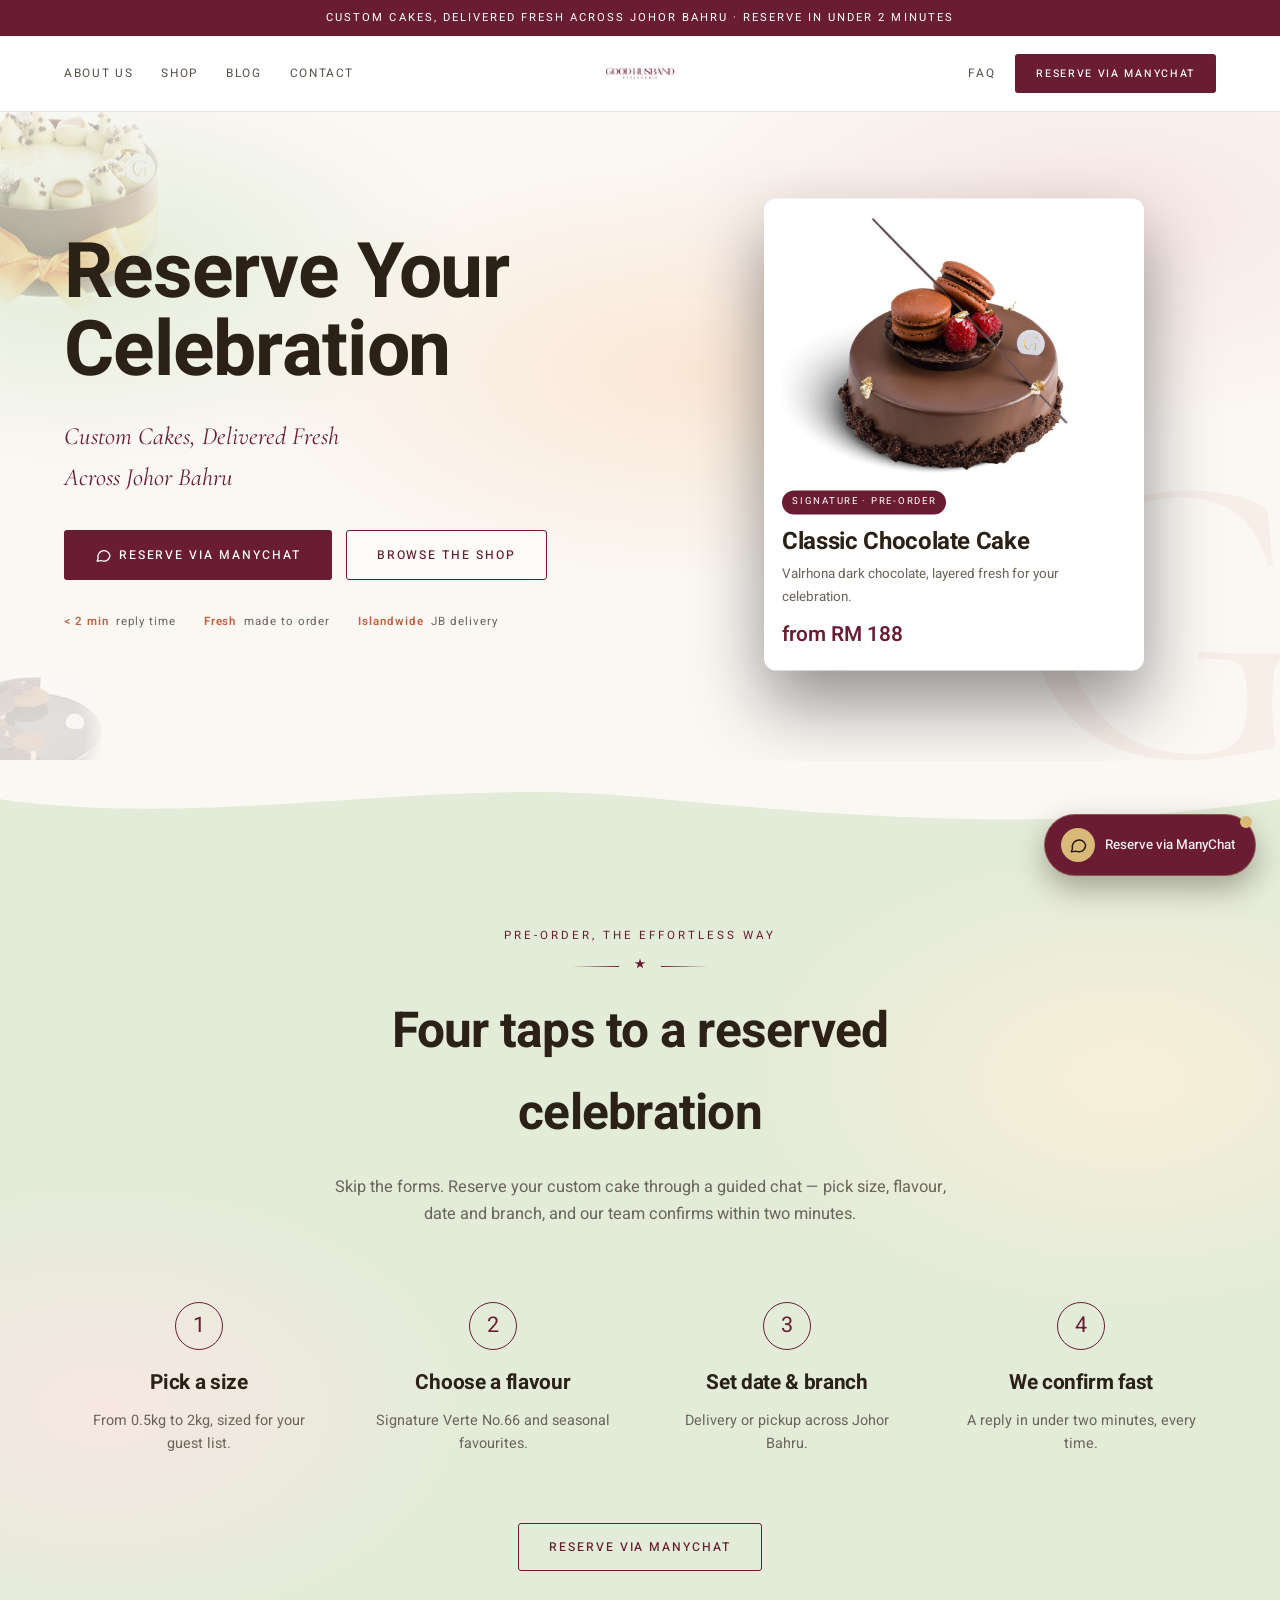
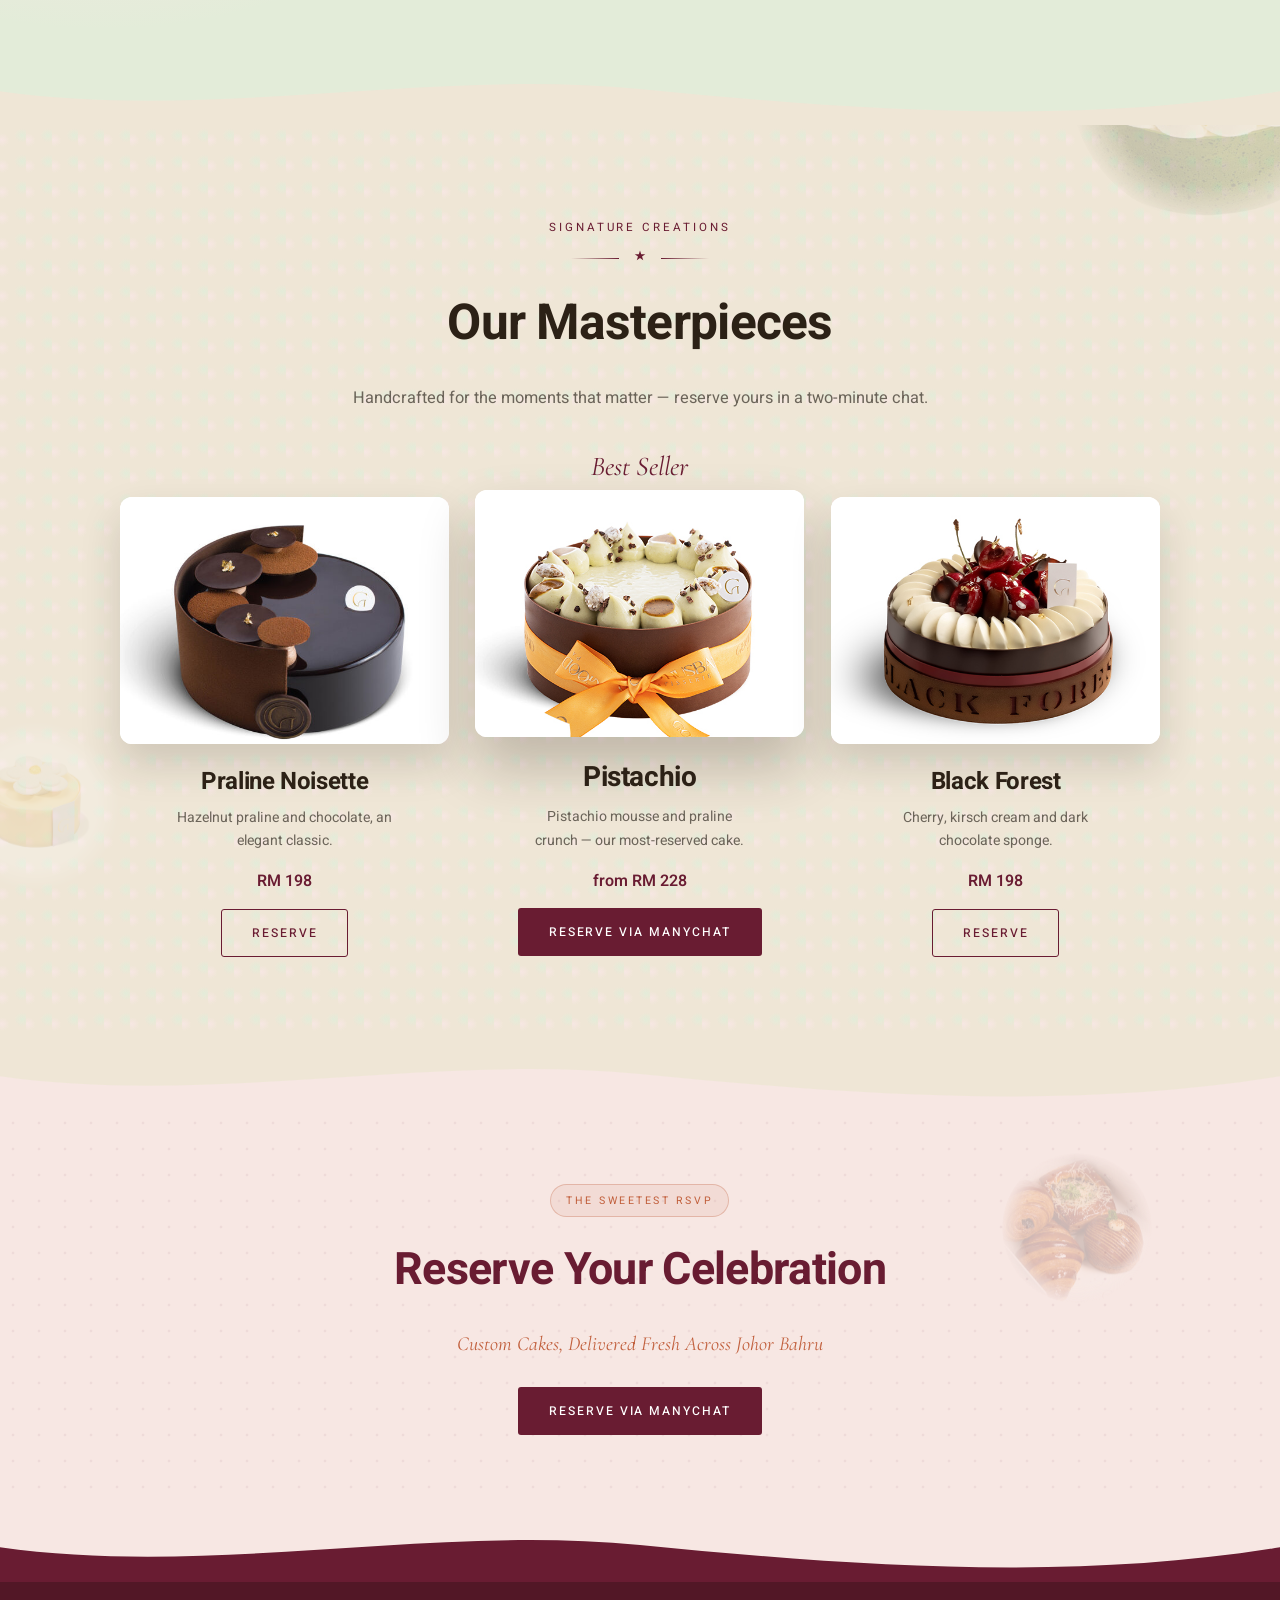
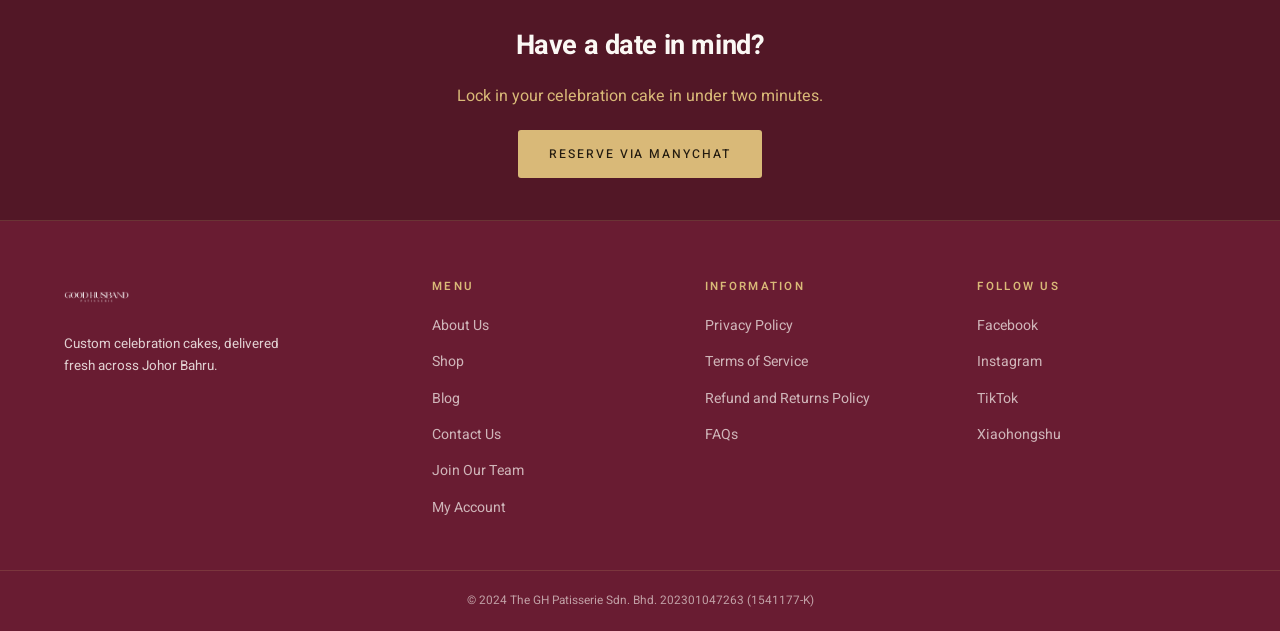
==== index.html @ 869ecaf0 "Pastel redesign: light theme, seamless waves, contact modal, blog page, scroll motion Retire the dar" ====
<!DOCTYPE html>
<html lang="en">
<head>
  <meta charset="UTF-8" />
  <meta name="viewport" content="width=device-width, initial-scale=1.0" />
  <title>Reserve Your Celebration — Good Husband Patisserie</title>
  <meta name="description" content="Custom Cakes, Delivered Fresh Across Johor Bahru. Reserve your celebration cake in under 2 minutes via ManyChat." />
  <link rel="preconnect" href="https://fonts.googleapis.com" />
  <link rel="preconnect" href="https://fonts.gstatic.com" crossorigin />
  <link href="https://fonts.googleapis.com/css2?family=Cormorant+Garamond:ital,wght@0,500;0,600;1,500;1,600&family=Heebo:wght@300;400;500;600;700&display=swap" rel="stylesheet" />
  <link rel="stylesheet" href="assets/css/styles.css" />
</head>
<body>

  <div class="topbar">Custom Cakes, Delivered Fresh Across Johor Bahru · Reserve in under 2 minutes</div>

  <!-- NAV -->
  <header class="nav">
    <div class="nav__inner">
      <nav class="nav__links" aria-label="Primary">
        <a href="#about">About Us</a>
        <a href="shop.html">Shop</a>
        <a href="blog.html">Blog</a>
        <a href="#" onclick="openContact(); return false;">Contact</a>
      </nav>
      <div class="nav__brand">
        <a href="index.html"><img src="assets/img/logo-dark.png" alt="Good Husband Patisserie" /></a>
      </div>
      <div class="nav__right">
        <a href="faq.html" class="icon-link">FAQ</a>
        <!-- Pinned campaign CTA — alongside Shop, does not replace it -->
        <button class="btn btn-gold nav__cta" onclick="openManyChat()">Reserve via ManyChat</button>
        <button class="nav__toggle" aria-label="Menu">&#9776;</button>
      </div>
    </div>
  </header>

  <!-- HERO -->
  <section class="hero">
    <!-- drifting bake photos (parallax, behind content) -->
    <div class="bake-orb" data-parallax="0.10" style="width:240px;height:240px;top:-70px;left:-70px;opacity:.30;"><img src="assets/img/pistachio.jpg" alt="" /></div>
    <div class="bake-orb" data-parallax="0.20" style="width:150px;height:150px;bottom:-56px;left:-46px;opacity:.16;"><img src="assets/img/pnc.jpg" alt="" /></div>
    <div class="hero__inner">
      <div class="hero__copy">
        <h1 class="reveal">Reserve Your<br />Celebration</h1>
        <p class="hero__sub reveal">Custom Cakes, Delivered Fresh Across Johor Bahru</p>
        <div class="hero__actions reveal">
          <button class="btn btn-gold" onclick="openManyChat()">
            <svg class="btn-chat-icon" viewBox="0 0 24 24" fill="none" stroke="#fff" stroke-width="1.8" stroke-linecap="round" stroke-linejoin="round"><path d="M21 11.5a8.38 8.38 0 0 1-8.5 8.5 8.5 8.5 0 0 1-3.8-.9L3 20l1.4-4.2A8.5 8.5 0 1 1 21 11.5z"/></svg>
            Reserve via ManyChat
          </button>
          <a href="shop.html" class="btn btn-outline">Browse the Shop</a>
        </div>
        <div class="hero__trust reveal">
          <span><b>&lt; 2 min</b> reply time</span>
          <span><b>Fresh</b> made to order</span>
          <span><b>Islandwide</b> JB delivery</span>
        </div>
      </div>
      <div class="hero__media reveal reveal--right">
        <div class="hero__card" data-parallax="0.05">
          <div class="hero__card__img"><img src="assets/img/classic-chocolate.jpg" alt="Classic Chocolate Cake" /></div>
          <span class="hero__card__tag">Signature · Pre-order</span>
          <h3>Classic Chocolate Cake</h3>
          <p>Valrhona dark chocolate, layered fresh for your celebration.</p>
          <span class="price">from RM 188</span>
        </div>
      </div>
    </div>
  </section>

  <!-- wave: hero (cream) → about (sage) -->
  <div class="wave wave--cream-sage">
    <svg viewBox="0 0 1440 64" preserveAspectRatio="none" aria-hidden="true"><path d="M0,34 C240,60 480,14 720,32 C960,50 1200,64 1440,34 L1440,64 L0,64 Z"></path></svg>
  </div>

  <!-- HOW IT WORKS -->
  <section class="section section--sage" id="about">
    <div class="container">
      <div class="section__head reveal">
        <p class="eyebrow">Pre-order, the effortless way</p>
        <div class="flourish"><svg viewBox="0 0 24 24" fill="currentColor"><path d="M12 2l1.6 4.9H19l-4.3 3.1 1.6 4.9L12 11.9 7.7 15l1.6-4.9L5 7h5.4L12 2z"/></svg></div>
        <h2>Four taps to a reserved celebration</h2>
        <p>Skip the forms. Reserve your custom cake through a guided chat — pick size, flavour, date and branch, and our team confirms within two minutes.</p>
      </div>
      <div class="steps" data-stagger>
        <div class="step reveal"><div class="step__num">1</div><h3>Pick a size</h3><p>From 0.5kg to 2kg, sized for your guest list.</p></div>
        <div class="step reveal"><div class="step__num">2</div><h3>Choose a flavour</h3><p>Signature Verte No.66 and seasonal favourites.</p></div>
        <div class="step reveal"><div class="step__num">3</div><h3>Set date &amp; branch</h3><p>Delivery or pickup across Johor Bahru.</p></div>
        <div class="step reveal"><div class="step__num">4</div><h3>We confirm fast</h3><p>A reply in under two minutes, every time.</p></div>
      </div>
      <div class="reveal" style="text-align:center; margin-top:40px;">
        <button class="btn btn-line" onclick="openManyChat()">Reserve via ManyChat</button>
      </div>
    </div>
  </section>

  <!-- wave: about (sage) → masterpieces (cream-deep) -->
  <div class="wave wave--sage-deep">
    <svg viewBox="0 0 1440 64" preserveAspectRatio="none" aria-hidden="true"><path d="M0,34 C240,60 480,14 720,32 C960,50 1200,64 1440,34 L1440,64 L0,64 Z"></path></svg>
  </div>

  <!-- OUR MASTERPIECES -->
  <section class="section tex-dots masterpieces" id="masterpieces">
    <div class="bake-orb" data-parallax="0.14" style="width:280px;height:280px;top:-80px;right:-70px;opacity:.22;"><img src="assets/img/ujicha.jpg" alt="" /></div>
    <div class="bake-orb" data-parallax="0.22" style="width:170px;height:170px;bottom:-30px;left:-50px;opacity:.2;"><img src="assets/img/yuzu-slice.jpg" alt="" /></div>
    <div class="container">
      <div class="section__head reveal">
        <p class="eyebrow">Signature creations</p>
        <div class="flourish"><svg viewBox="0 0 24 24" fill="currentColor"><path d="M12 2l1.6 4.9H19l-4.3 3.1 1.6 4.9L12 11.9 7.7 15l1.6-4.9L5 7h5.4L12 2z"/></svg></div>
        <h2>Our Masterpieces</h2>
        <p>Handcrafted for the moments that matter — reserve yours in a two-minute chat.</p>
      </div>

      <div class="mp-grid" data-stagger>
        <!-- left -->
        <div class="mp reveal">
          <div class="mp__script">&nbsp;</div>
          <div class="mp__photo"><img src="assets/img/pnc.jpg" alt="Praline Noisette Chocolat" /></div>
          <h3>Praline Noisette</h3>
          <p>Hazelnut praline and chocolate, an elegant classic.</p>
          <span class="price">RM 198</span>
          <button class="btn btn-line" onclick="openManyChat()">Reserve</button>
        </div>

        <!-- centre (focus) -->
        <div class="mp mp--focus reveal">
          <div class="mp__script">Best Seller</div>
          <div class="mp__photo"><img src="assets/img/pistachio.jpg" alt="Pistachio celebration cake" /></div>
          <h3>Pistachio</h3>
          <p>Pistachio mousse and praline crunch — our most-reserved cake.</p>
          <span class="price">from RM 228</span>
          <button class="btn btn-gold" onclick="openManyChat()">Reserve via ManyChat</button>
        </div>

        <!-- right -->
        <div class="mp reveal">
          <div class="mp__script">&nbsp;</div>
          <div class="mp__photo"><img src="assets/img/blackforest.jpg" alt="Black Forest cake" /></div>
          <h3>Black Forest</h3>
          <p>Cherry, kirsch cream and dark chocolate sponge.</p>
          <span class="price">RM 198</span>
          <button class="btn btn-line" onclick="openManyChat()">Reserve</button>
        </div>
      </div>
    </div>
  </section>

  <!-- wave: masterpieces (cream-deep) → band (blush) -->
  <div class="wave wave--deep-blush">
    <svg viewBox="0 0 1440 64" preserveAspectRatio="none" aria-hidden="true"><path d="M0,34 C240,60 480,14 720,32 C960,50 1200,64 1440,34 L1440,64 L0,64 Z"></path></svg>
  </div>

  <!-- CAMPAIGN BAND -->
  <section class="band tex-dots" id="contact">
    <div class="bake-orb" data-parallax="0.16" style="width:200px;height:200px;top:-40px;left:8%;opacity:.22;"><img src="assets/img/classic-chocolate.jpg" alt="" /></div>
    <div class="bake-orb" data-parallax="0.24" style="width:150px;height:150px;bottom:-40px;right:10%;opacity:.2;"><img src="assets/img/viennoiseries.jpg" alt="" /></div>
    <div class="container" data-stagger>
      <span class="hero__pill reveal" style="margin-bottom:16px;">The sweetest RSVP</span>
      <h2 class="reveal">Reserve Your Celebration</h2>
      <p class="reveal">Custom Cakes, Delivered Fresh Across Johor Bahru</p>
      <button class="btn btn-gold reveal" onclick="openManyChat()">Reserve via ManyChat</button>
    </div>
  </section>

  <!-- wave: band (blush) → maroon footer -->
  <div class="wave wave--blush-maroon">
    <svg viewBox="0 0 1440 64" preserveAspectRatio="none" aria-hidden="true"><path d="M0,34 C240,60 480,14 720,32 C960,50 1200,64 1440,34 L1440,64 L0,64 Z"></path></svg>
  </div>

  <!-- FOOTER -->
  <footer class="footer">
    <div class="footer__cta">
      <h3>Have a date in mind?</h3>
      <p>Lock in your celebration cake in under two minutes.</p>
      <button class="btn btn-gold" onclick="openManyChat()" style="background:var(--gold-soft); color:var(--chocolate);">Reserve via ManyChat</button>
    </div>
    <div class="footer__cols">
      <div class="footer__brand">
        <img src="assets/img/logo-white.png" alt="Good Husband Patisserie" />
        <p>Custom celebration cakes, delivered fresh across Johor Bahru.</p>
      </div>
      <div>
        <h4>Menu</h4>
        <ul>
          <li><a href="#about">About Us</a></li>
          <li><a href="shop.html">Shop</a></li>
          <li><a href="blog.html">Blog</a></li>
          <li><a href="#" onclick="openContact(); return false;">Contact Us</a></li>
          <li><a href="#">Join Our Team</a></li>
          <li><a href="#">My Account</a></li>
        </ul>
      </div>
      <div>
        <h4>Information</h4>
        <ul>
          <li><a href="#">Privacy Policy</a></li>
          <li><a href="#">Terms of Service</a></li>
          <li><a href="#">Refund and Returns Policy</a></li>
          <li><a href="faq.html">FAQs</a></li>
        </ul>
      </div>
      <div>
        <h4>Follow Us</h4>
        <ul>
          <li><a href="#">Facebook</a></li>
          <li><a href="#">Instagram</a></li>
          <li><a href="#">TikTok</a></li>
          <li><a href="#">Xiaohongshu</a></li>
        </ul>
      </div>
    </div>
    <div class="footer__bottom">© 2024 The GH Patisserie Sdn. Bhd. 202301047263 (1541177-K)</div>
  </footer>

  <script src="assets/js/manychat-widget.js"></script>
  <script src="assets/js/contact-modal.js"></script>
  <script src="assets/js/main.js"></script>
  <script src="assets/js/scroll-fx.js"></script>
</body>
</html>
---- assets/css/styles.css ----
/* ============================================================
   Good Husband Patisserie — "Reserve Your Celebration"
   Static prototype stylesheet.
   Aligned to the LIVE site brand:
   - Bright cream/white dominant layout
   - One dark chocolate (#241C10) campaign hero, echoing the
     real "Verte No.66 / Pre-Order Now" banner
   - Maroon/burgundy (#691C32) accents + footer (matches the logo)
   - Body type Heebo; elegant serif (echoing the logo) for display
   - Real product photography on clean white backgrounds
   ============================================================ */

:root {
  /* Palette — real brand hexes from goodhusbandpatisserie.com,
     now leaning into the brand's PASTEL side: cream base, terracotta
     accent, soft flavour-tinted section blends. Dark brown is retired
     as a background and kept only as ink for text. */
  --chocolate:        #241C10;   /* text ink only (no longer a bg) */
  --chocolate-soft:   #3a2c1a;
  --cream:            #fbf8f4;   /* page background */
  --cream-deep:       #efe6d6;   /* alternating sections (deep enough to read a wave) */
  --maroon:           #691C32;   /* primary accent + footer */
  --maroon-deep:      #521726;
  --terracotta:       #c15f3c;   /* warm rust accent (the pastel-set tone) */
  --terracotta-soft:  #e7a583;
  --gold:             #b98a34;   /* sparing amber (the ribbon tone) */
  --gold-soft:        #d9b978;
  --ink:              #2c2116;   /* headings — warm near-black */
  --ink-soft:         #6b6459;   /* body text */
  --paper:            #ffffff;
  --line:             rgba(44,33,22,0.12);

  /* Pastel flavour tints — soft blends used across sections */
  --blush:            #f7e7e3;   /* cherry / rose */
  --blush-deep:       #f0d5cf;
  --sage:             #e3ecd9;   /* pistachio / matcha */
  --sage-deep:        #d6e2ca;
  --butter:           #f8efd8;   /* uji-cha / vanilla */
  --peach:            #fae7d6;   /* praline / caramel */
  --lilac:            #efe8f0;   /* soft contrast */

  /* Type */
  --serif: "Cormorant Garamond", Georgia, "Times New Roman", serif;
  --sans:  "Heebo", "Helvetica Neue", Arial, sans-serif;

  --maxw: 1200px;
}

/* ---------- Reset ---------- */
* { box-sizing: border-box; }
html { scroll-behavior: smooth; }
body {
  margin: 0;
  font-family: var(--sans);
  color: var(--ink-soft);
  background: var(--cream);
  line-height: 1.65;
  -webkit-font-smoothing: antialiased;
}
img { max-width: 100%; display: block; }
a { color: inherit; text-decoration: none; }
/* Headings in Heebo to match the live site; serif is reserved for the logo
   and a few decorative italic accents (.hero__sub, .mp__script, .band p). */
h1, h2, h3, h4 { font-family: var(--sans); font-weight: 700; color: var(--ink); margin: 0 0 .4em; letter-spacing: -0.015em; }
.container { width: 100%; max-width: var(--maxw); margin: 0 auto; padding: 0 24px; }

/* ---------- Buttons ---------- */
.btn {
  display: inline-flex; align-items: center; gap: .55em;
  font-family: var(--sans); font-weight: 500;
  font-size: .76rem; letter-spacing: .16em; text-transform: uppercase;
  padding: 14px 30px; border-radius: 3px; cursor: pointer;
  border: 1px solid transparent; transition: all .22s ease;
  white-space: nowrap;
}
.btn-gold      { background: var(--maroon); color: #fff; }        /* PRIMARY (Reserve via ManyChat) */
.btn-gold:hover{ background: var(--maroon-deep); }
.btn-dark      { background: var(--terracotta); color: #fff; }
.btn-dark:hover{ background: #a94e2f; }
.btn-outline   { background: rgba(255,255,255,.5); color: var(--maroon); border-color: var(--maroon); }  /* on light pastel */
.btn-outline:hover { background: var(--maroon); color: #fff; }
.btn-line      { background: transparent; color: var(--maroon); border-color: var(--maroon); }          /* on light */
.btn-line:hover{ background: var(--maroon); color: #fff; }
.btn-chat-icon { width: 17px; height: 17px; }

/* ============================================================
   NAV — light header, centred real logo, maroon CTA
   ============================================================ */
.topbar {
  background: var(--maroon); color: #fff;
  font-size: .7rem; letter-spacing: .18em; text-transform: uppercase;
  text-align: center; padding: 9px 12px;
}
.nav {
  position: sticky; top: 0; z-index: 40;
  background: var(--paper); color: var(--ink);
  border-bottom: 1px solid var(--line);
}
.nav__inner {
  display: grid; grid-template-columns: 1fr auto 1fr; align-items: center;
  gap: 18px; padding: 16px 24px; max-width: var(--maxw); margin: 0 auto;
}
.nav__links { display: flex; gap: 28px; align-items: center; }
.nav__links a {
  font-size: .74rem; letter-spacing: .14em; text-transform: uppercase;
  color: var(--ink); opacity: .78; transition: opacity .2s, color .2s;
}
.nav__links a:hover { opacity: 1; color: var(--maroon); }
.nav__brand { text-align: center; }
.nav__brand img { height: 43px; width: auto; margin: 0 auto; }
.nav__right { display: flex; justify-content: flex-end; align-items: center; gap: 20px; }
.nav__right .icon-link { font-size: .74rem; letter-spacing: .14em; text-transform: uppercase; color: var(--ink); opacity: .78; }
.nav__right .icon-link:hover { opacity: 1; color: var(--maroon); }
/* Pinned campaign CTA — sits ALONGSIDE Shop, doesn't replace it */
.nav__cta { padding: 11px 20px; font-size: .66rem; }
.nav__toggle { display: none; background: none; border: 0; color: var(--ink); font-size: 1.4rem; cursor: pointer; }
@keyframes nav-drop { from { opacity: 0; transform: translateY(-8px); } to { opacity: 1; transform: none; } }

/* ============================================================
   HERO — dark chocolate, echoing the real Verte No.66 banner
   ============================================================ */
.hero {
  position: relative; color: var(--ink); overflow: hidden;
  /* solid cream base + interior pastel glows that fade before the bottom edge,
     so the wave divider below butt-joins seamlessly */
  background-color: var(--cream);
  background-image:
    radial-gradient(58% 55% at 86% 16%, var(--blush) 0%, transparent 62%),
    radial-gradient(52% 52% at 6% 24%, var(--sage) 0%, transparent 60%),
    radial-gradient(60% 55% at 55% 40%, var(--peach) 0%, transparent 62%);
}
.hero::before {  /* faint "G" watermark, like the banner */
  content: "G"; position: absolute; right: -30px; bottom: -70px;
  font-family: var(--serif); font-size: 26rem; line-height: 1;
  color: rgba(193,95,60,.07); pointer-events: none; z-index: 0;
}
.hero__inner {
  position: relative; z-index: 1;
  display: grid; grid-template-columns: 1.05fr .95fr; align-items: center;
  gap: 48px; max-width: var(--maxw); margin: 0 auto; padding: 84px 24px 92px;
}
.hero__pill {
  display: inline-block; font-size: .66rem; letter-spacing: .24em; text-transform: uppercase;
  color: var(--terracotta); background: rgba(193,95,60,.08);
  border: 1px solid rgba(193,95,60,.3);
  padding: 7px 15px; border-radius: 40px; margin-bottom: 24px;
}
.hero h1 { font-size: clamp(2.9rem, 6vw, 4.8rem); line-height: 1.02; color: var(--ink); margin-bottom: .22em; }
.hero__sub {
  font-family: var(--serif); font-style: italic;
  font-size: clamp(1.15rem, 2.4vw, 1.55rem); color: var(--maroon);
  margin-bottom: 32px; max-width: 30ch;
}
.hero__actions { display: flex; flex-wrap: wrap; gap: 14px; }
.hero__trust {
  margin-top: 32px; display: flex; gap: 28px; flex-wrap: wrap;
  font-size: .72rem; letter-spacing: .08em; color: var(--ink-soft);
}
.hero__trust span { display: flex; align-items: center; gap: 8px; }
.hero__trust b { color: var(--terracotta); font-weight: 600; }

/* Floating product card on the hero (real photo on white) */
.hero__media { position: relative; display: flex; justify-content: center; }
.hero__card {
  background: var(--paper); border-radius: 12px; padding: 18px; width: 100%; max-width: 380px;
  box-shadow: 0 34px 70px rgba(0,0,0,.42);
}
.hero__card__img { border-radius: 8px; overflow: hidden; background: #fff; aspect-ratio: 4/3; }
.hero__card__img img { width: 100%; height: 100%; object-fit: cover; }
.hero__card__tag { display: inline-block; font-size: .6rem; letter-spacing: .18em; text-transform: uppercase; color: #fff; background: var(--maroon); padding: 4px 10px; border-radius: 40px; margin: 16px 0 8px; }
.hero__card h3 { font-size: 1.5rem; margin: 0 0 2px; }
.hero__card p { font-size: .84rem; color: var(--ink-soft); margin: 0 0 10px; }
.hero__card .price { font-family: var(--sans); font-size: 1.3rem; color: var(--maroon); font-weight: 600; }

/* ============================================================
   SECTIONS
   ============================================================ */
.section { padding: 82px 0; position: relative; }
.section--cream { background: var(--cream); }
.section--cream-deep { background: var(--cream-deep); }
/* solid sage base + interior glows fading before the edges (seamless waves) */
.section--sage {
  background-color: var(--sage);
  background-image:
    radial-gradient(48% 46% at 88% 30%, var(--butter) 0%, transparent 62%),
    radial-gradient(46% 44% at 8% 70%, var(--blush) 0%, transparent 62%);
}
.section__head { text-align: center; max-width: 640px; margin: 0 auto 48px; }
.section__head .eyebrow {
  font-size: .72rem; letter-spacing: .26em; text-transform: uppercase;
  color: var(--maroon); margin-bottom: 12px;
}
.section__head h2 { font-size: clamp(2.1rem, 4vw, 3.1rem); }
.section__head p { color: var(--ink-soft); font-size: 1.02rem; }

/* Steps / how it works */
.steps { display: grid; grid-template-columns: repeat(4, 1fr); gap: 24px; }
.step { text-align: center; padding: 26px 18px; }
.step__num {
  width: 48px; height: 48px; margin: 0 auto 16px; border-radius: 50%;
  display: grid; place-items: center; font-family: var(--sans);
  font-size: 1.35rem; color: var(--maroon); border: 1px solid var(--maroon);
}
.step h3 { font-size: 1.3rem; }
.step p { font-size: .9rem; color: var(--ink-soft); margin: 0; }

/* Product grid / cards */
.grid { display: grid; grid-template-columns: repeat(3, 1fr); gap: 30px; }
.card {
  background: var(--paper); border: 1px solid var(--line);
  border-radius: 8px; overflow: hidden; transition: transform .25s, box-shadow .25s;
  display: flex; flex-direction: column;
}
.card:hover { transform: translateY(-4px); box-shadow: 0 20px 44px rgba(36,28,16,.14); }
.card__img { aspect-ratio: 4/3; background: #fff; overflow: hidden; }
.card__img img { width: 100%; height: 100%; object-fit: cover; transition: transform .4s ease; }
.card:hover .card__img img { transform: scale(1.05); }
.card__body { padding: 20px 22px 24px; display: flex; flex-direction: column; flex: 1; }
.card__cat { font-size: .64rem; letter-spacing: .16em; text-transform: uppercase; color: var(--gold); margin-bottom: 6px; }
.card__body h3 { font-size: 1.32rem; margin-bottom: 4px; }
.card__body .price { color: var(--maroon); font-weight: 600; letter-spacing: .02em; }
.card__body p { font-size: .86rem; color: var(--ink-soft); margin: 8px 0 18px; }
.card__actions { margin-top: auto; display: flex; gap: 10px; }
.card__actions .btn { flex: 1; justify-content: center; padding: 12px; }

/* Campaign band (soft pastel echo of the hero) */
.band {
  text-align: center; padding: 74px 0; position: relative; overflow: hidden; color: var(--ink);
  background-color: var(--blush);
  background-image:
    radial-gradient(55% 60% at 14% 50%, var(--peach) 0%, transparent 62%),
    radial-gradient(52% 60% at 88% 50%, var(--blush-deep) 0%, transparent 62%);
}
.band h2 { color: var(--maroon); font-size: clamp(1.9rem, 4vw, 2.8rem); }
.band p { color: var(--terracotta); font-family: var(--serif); font-style: italic; font-size: 1.25rem; margin-bottom: 26px; }

/* ============================================================
   SHOP (list) — filter pills + grid
   ============================================================ */
.shop-head { text-align: center; padding: 60px 24px 8px; }
.shop-head .eyebrow { font-size: .72rem; letter-spacing: .26em; text-transform: uppercase; color: var(--maroon); margin-bottom: 12px; }
.shop-head h1 { font-size: clamp(2.4rem, 5vw, 3.4rem); }
.shop-head p { color: var(--ink-soft); }
.shop-toolbar { display: flex; flex-wrap: wrap; gap: 10px; justify-content: center; margin: 26px auto 4px; }
.pill {
  font-family: var(--sans); font-size: .72rem; letter-spacing: .12em; text-transform: uppercase;
  padding: 9px 18px; border-radius: 40px; border: 1px solid var(--line);
  background: var(--paper); color: var(--ink-soft); cursor: pointer; transition: .2s;
}
.pill:hover { border-color: var(--maroon); color: var(--maroon); }
.pill.active { background: var(--maroon); color: #fff; border-color: var(--maroon); }
.shop-grid { padding: 40px 0 84px; }
.card.is-hidden { display: none; }

/* ============================================================
   PRODUCT DETAIL
   ============================================================ */
.product { padding: 48px 0 72px; background: var(--cream); }
.product__grid { display: grid; grid-template-columns: 1.05fr 1fr; gap: 54px; }
.gallery__main { border-radius: 8px; overflow: hidden; background: #fff; border: 1px solid var(--line); aspect-ratio: 4/3; }
.gallery__main img { width: 100%; height: 100%; object-fit: cover; }
.gallery__thumbs { display: flex; gap: 12px; margin-top: 14px; }
.gallery__thumbs img { width: 84px; aspect-ratio: 1/1; object-fit: cover; border-radius: 6px; cursor: pointer; opacity: .65; background: #fff; border: 1px solid var(--line); }
.gallery__thumbs img:hover, .gallery__thumbs img.active { opacity: 1; outline: 2px solid var(--maroon); }
.pd__crumbs { font-size: .72rem; letter-spacing: .1em; text-transform: uppercase; color: var(--ink-soft); margin-bottom: 14px; }
.pd__crumbs a:hover { color: var(--maroon); }
.pd h1 { font-size: clamp(2rem, 4vw, 2.8rem); }
.pd__price { font-family: var(--sans); font-size: 1.9rem; color: var(--maroon); margin: 4px 0 18px; }
.pd__desc { color: var(--ink-soft); margin-bottom: 26px; }
.field { margin-bottom: 20px; }
.field label { display: block; font-size: .72rem; letter-spacing: .14em; text-transform: uppercase; color: var(--ink); margin-bottom: 8px; }
.field select, .field input {
  width: 100%; padding: 13px 14px; font-family: var(--sans); font-size: .95rem;
  color: var(--ink); background: var(--paper);
  border: 1px solid var(--line); border-radius: 4px; appearance: none;
}
.field select:focus, .field input:focus { outline: none; border-color: var(--maroon); }
.slots { display: flex; flex-wrap: wrap; gap: 10px; }
.slot { padding: 10px 16px; font-size: .82rem; border: 1px solid var(--line); border-radius: 4px; background: var(--paper); cursor: pointer; transition: .2s; }
.slot:hover { border-color: var(--maroon); }
.slot.active { background: var(--maroon); color: #fff; border-color: var(--maroon); }
.pd__actions { display: flex; gap: 14px; margin-top: 28px; flex-wrap: wrap; }
.pd__actions .btn { flex: 1 1 auto; justify-content: center; }
.pd__note { margin-top: 18px; font-size: .84rem; color: var(--ink-soft); }
.pd__note a { color: var(--maroon); text-decoration: underline; }

/* ============================================================
   FAQ
   ============================================================ */
.faq-hero {
  text-align: center; padding: 74px 24px 64px; position: relative; overflow: hidden; color: var(--ink);
  background-color: var(--cream);
  background-image:
    radial-gradient(60% 70% at 84% 8%, var(--sage) 0%, transparent 62%),
    radial-gradient(58% 68% at 8% 20%, var(--blush) 0%, transparent 62%),
    radial-gradient(60% 60% at 55% 30%, var(--butter) 0%, transparent 60%);
}
.faq-hero h1 { color: var(--maroon); font-size: clamp(2.4rem, 5vw, 3.4rem); }
.faq-hero p { color: var(--terracotta); }
.faq-cats { display: flex; flex-wrap: wrap; gap: 10px; justify-content: center; margin-top: 24px; }
.faq-cats a {
  font-size: .68rem; letter-spacing: .1em; text-transform: uppercase;
  padding: 8px 15px; border: 1px solid rgba(193,95,60,.35); border-radius: 40px;
  color: var(--terracotta); background: rgba(255,255,255,.5); transition: .2s;
}
.faq-cats a:hover { background: var(--maroon); color: #fff; border-color: var(--maroon); }
.faq-section { padding: 54px 0; }
.faq-cat { margin-bottom: 44px; scroll-margin-top: 90px; }
.faq-cat > h2 { font-size: 1.8rem; padding-bottom: 12px; border-bottom: 2px solid var(--line); margin-bottom: 6px; }
.qa { border-bottom: 1px solid var(--line); }
.qa__q {
  width: 100%; text-align: left; background: none; border: 0; cursor: pointer;
  font-family: var(--sans); font-weight: 500; font-size: 1.12rem; color: var(--ink);
  padding: 18px 40px 18px 0; position: relative;
}
.qa__q::after { content: "+"; position: absolute; right: 6px; top: 50%; transform: translateY(-50%); font-family: var(--sans); font-size: 1.3rem; color: var(--maroon); }
.qa.open .qa__q::after { content: "\2212"; }
.qa__a { max-height: 0; overflow: hidden; transition: max-height .3s ease; color: var(--ink-soft); }
.qa.open .qa__a { max-height: 400px; }
.qa__a p { padding: 0 40px 20px 0; margin: 0; }
.qa--new .qa__q::before {
  content: "New"; margin-right: 10px; font-family: var(--sans); font-size: .56rem;
  letter-spacing: .16em; text-transform: uppercase; color: #fff;
  background: var(--maroon); padding: 3px 8px; border-radius: 20px; vertical-align: middle;
}

/* ============================================================
   FOOTER — maroon
   ============================================================ */
.footer { background: var(--maroon); color: rgba(251,248,244,.82); }
.footer__cta { background: var(--maroon-deep); text-align: center; padding: 42px 24px; border-bottom: 1px solid rgba(217,185,120,.18); }
.footer__cta h3 { color: var(--cream); font-size: 1.7rem; }
.footer__cta p { color: var(--gold-soft); margin-bottom: 20px; }
.footer__cols { display: grid; grid-template-columns: 1.4fr 1fr 1fr 1fr; gap: 34px; max-width: var(--maxw); margin: 0 auto; padding: 56px 24px 40px; }
.footer__brand img { height: 40px; width: auto; filter: brightness(0) invert(1); opacity: .95; }
.footer__brand p { font-size: .84rem; margin-top: 16px; max-width: 30ch; }
.footer h4 { font-family: var(--sans); font-weight: 600; font-size: .72rem; letter-spacing: .2em; text-transform: uppercase; color: var(--gold-soft); margin-bottom: 16px; }
.footer ul { list-style: none; margin: 0; padding: 0; }
.footer li { margin-bottom: 10px; }
.footer li a { font-size: .88rem; opacity: .85; transition: opacity .2s; }
.footer li a:hover { opacity: 1; color: var(--gold-soft); }
.footer__bottom { border-top: 1px solid rgba(217,185,120,.16); text-align: center; padding: 20px 24px; font-size: .74rem; color: rgba(251,248,244,.6); }

/* ============================================================
   CONTACT MODAL — pops over any page (built by contact-modal.js)
   ============================================================ */
.modal-overlay {
  position: fixed; inset: 0; z-index: 80;
  background: rgba(20,14,7,.62); backdrop-filter: blur(2px);
  display: none; align-items: flex-start; justify-content: center;
  padding: 40px 16px; overflow-y: auto;
}
.modal-overlay.open { display: flex; animation: modal-fade .22s ease; }
@keyframes modal-fade { from { opacity: 0; } to { opacity: 1; } }

.contact-modal {
  position: relative; width: 100%; max-width: 560px; margin: auto;
  background: var(--cream); border-radius: 14px; overflow: hidden;
  box-shadow: 0 40px 90px rgba(20,14,7,.5);
  animation: modal-rise .28s ease;
}
@keyframes modal-rise { from { opacity: 0; transform: translateY(18px);} to { opacity: 1; transform: none; } }
.contact-modal__head {
  color: var(--ink);
  padding: 30px 32px 26px; text-align: center; position: relative;
  background:
    radial-gradient(80% 120% at 90% 0%, var(--peach) 0%, rgba(250,231,214,0) 60%),
    linear-gradient(120deg, var(--blush) 0%, #fbeee7 60%, var(--butter) 100%);
  border-bottom: 1px solid var(--line);
}
.contact-modal__head .eyebrow { font-size: .68rem; letter-spacing: .26em; text-transform: uppercase; color: var(--terracotta); margin-bottom: 10px; }
.contact-modal__head h2 { color: var(--maroon); font-size: 1.9rem; margin: 0 0 6px; }
.contact-modal__head p { color: var(--ink-soft); font-size: .9rem; margin: 0; }
.contact-modal__close {
  position: absolute; top: 14px; right: 16px; background: none; border: 0;
  color: var(--maroon); font-size: 1.7rem; line-height: 1; cursor: pointer; opacity: .7;
}
.contact-modal__close:hover { opacity: 1; color: var(--terracotta); }

.contact-modal__body { padding: 26px 32px 32px; }
.branch {
  padding: 18px 0; border-bottom: 1px solid var(--line);
  display: grid; grid-template-columns: 1fr auto; gap: 8px 18px; align-items: start;
}
.branch:first-child { padding-top: 4px; }
.branch__name { font-family: var(--sans); font-weight: 600; font-size: 1.05rem; color: var(--ink); margin: 0 0 4px; }
.branch__tag { display: inline-block; font-size: .56rem; letter-spacing: .16em; text-transform: uppercase; color: var(--maroon); border: 1px solid var(--maroon); padding: 2px 8px; border-radius: 20px; margin-left: 8px; vertical-align: middle; }
.branch__addr { font-size: .84rem; color: var(--ink-soft); margin: 0 0 4px; max-width: 34ch; }
.branch__hours { font-size: .78rem; color: var(--gold); letter-spacing: .02em; margin: 0; }
.branch__call {
  align-self: center; white-space: nowrap; font-size: .72rem; letter-spacing: .1em; text-transform: uppercase;
  color: var(--maroon); border: 1px solid var(--maroon); border-radius: 40px; padding: 9px 16px; transition: .2s;
}
.branch__call:hover { background: var(--maroon); color: #fff; }

.contact-meta { display: flex; flex-wrap: wrap; gap: 8px 28px; margin: 22px 0 6px; font-size: .88rem; }
.contact-meta a { color: var(--maroon); }
.contact-meta a:hover { text-decoration: underline; }
.contact-meta__label { color: var(--ink-soft); letter-spacing: .12em; text-transform: uppercase; font-size: .66rem; display: block; margin-bottom: 2px; }
.contact-social { display: flex; gap: 16px; margin-top: 14px; font-size: .78rem; letter-spacing: .06em; }
.contact-social a { color: var(--ink-soft); }
.contact-social a:hover { color: var(--maroon); }
.contact-modal__cta { margin-top: 26px; text-align: center; }
.contact-modal__cta .btn { width: 100%; justify-content: center; }
.contact-modal__cta small { display: block; margin-top: 12px; font-size: .78rem; color: var(--ink-soft); }

@media (max-width: 480px) {
  .branch { grid-template-columns: 1fr; }
  .branch__call { justify-self: start; }
}

/* ============================================================
   BLOG — journal listing, themed to match the prototype
   ============================================================ */
.blog-hero {
  text-align: center; padding: 74px 24px 64px; position: relative; overflow: hidden; color: var(--ink);
  background-color: var(--cream);
  background-image:
    radial-gradient(60% 70% at 84% 8%, var(--butter) 0%, transparent 62%),
    radial-gradient(58% 68% at 8% 20%, var(--lilac) 0%, transparent 62%),
    radial-gradient(60% 60% at 55% 30%, var(--blush) 0%, transparent 60%);
}
.blog-hero .eyebrow { font-size: .72rem; letter-spacing: .26em; text-transform: uppercase; color: var(--terracotta); margin-bottom: 12px; }
.blog-hero h1 { color: var(--maroon); font-size: clamp(2.4rem, 5vw, 3.4rem); }
.blog-hero p { color: var(--ink-soft); max-width: 46ch; margin: 8px auto 0; }
.blog-cats { display: flex; flex-wrap: wrap; gap: 10px; justify-content: center; margin-top: 26px; }
.blog-cats a {
  font-size: .68rem; letter-spacing: .1em; text-transform: uppercase;
  padding: 8px 15px; border: 1px solid rgba(193,95,60,.35); border-radius: 40px;
  color: var(--terracotta); background: rgba(255,255,255,.55); transition: .2s; cursor: pointer;
}
.blog-cats a:hover, .blog-cats a.active { background: var(--maroon); color: #fff; border-color: var(--maroon); }

.blog-section { padding: 60px 0 84px; }

/* Featured (latest) post */
.blog-featured {
  display: grid; grid-template-columns: 1.15fr 1fr; gap: 40px; align-items: center;
  margin-bottom: 60px;
}
.blog-featured__media { border-radius: 12px; overflow: hidden; background: #fff; aspect-ratio: 4/3; box-shadow: 0 24px 50px rgba(36,28,16,.18); }
.blog-featured__media img { width: 100%; height: 100%; object-fit: cover; }
.blog-featured__cat { font-size: .66rem; letter-spacing: .2em; text-transform: uppercase; color: var(--gold); margin-bottom: 12px; }
.blog-featured__cat b { color: var(--maroon); font-weight: 600; }
.blog-featured h2 { font-size: clamp(1.8rem, 3.4vw, 2.6rem); line-height: 1.1; margin-bottom: 14px; }
.blog-featured p { color: var(--ink-soft); margin-bottom: 22px; }
.blog-featured .post__meta { margin-bottom: 20px; }

.post__meta { font-size: .74rem; letter-spacing: .06em; color: var(--ink-soft); display: flex; align-items: center; gap: 10px; }
.post__meta .dot { width: 3px; height: 3px; border-radius: 50%; background: var(--gold); }

/* Grid of posts */
.blog-grid { display: grid; grid-template-columns: repeat(3, 1fr); gap: 30px; }
.post {
  background: var(--paper); border: 1px solid var(--line); border-radius: 10px; overflow: hidden;
  display: flex; flex-direction: column; transition: transform .25s, box-shadow .25s;
}
.post:hover { transform: translateY(-4px); box-shadow: 0 22px 46px rgba(36,28,16,.14); }
.post__img { aspect-ratio: 3/2; overflow: hidden; background: #fff; position: relative; }
.post__img img { width: 100%; height: 100%; object-fit: cover; transition: transform .4s ease; }
.post:hover .post__img img { transform: scale(1.05); }
.post__cat { position: absolute; top: 12px; left: 12px; font-size: .58rem; letter-spacing: .16em; text-transform: uppercase; color: #fff; background: var(--maroon); padding: 4px 10px; border-radius: 40px; }
.post__body { padding: 18px 20px 22px; display: flex; flex-direction: column; flex: 1; }
.post__body h3 { font-size: 1.24rem; line-height: 1.2; margin: 10px 0 8px; }
.post__body p { font-size: .86rem; color: var(--ink-soft); margin: 0 0 16px; }
.post__more { margin-top: auto; font-size: .7rem; letter-spacing: .16em; text-transform: uppercase; color: var(--maroon); display: inline-flex; align-items: center; gap: 6px; }
.post__more:hover { gap: 10px; }
.post.is-hidden { display: none; }

@media (max-width: 900px) {
  .blog-featured { grid-template-columns: 1fr; }
  .blog-featured__media { order: -1; }
  .blog-grid { grid-template-columns: 1fr 1fr; }
}
@media (max-width: 560px) { .blog-grid { grid-template-columns: 1fr; } }

/* ============================================================
   MANYCHAT WIDGET (floating, bottom-right) — replaces WhatsApp bubble
   ============================================================ */
.mc-launcher { position: fixed; right: 24px; bottom: 24px; z-index: 60; display: flex; align-items: center; gap: 12px; }
.mc-bubble {
  display: flex; align-items: center; gap: 10px;
  background: var(--maroon); color: var(--cream);
  padding: 13px 20px 13px 16px; border-radius: 40px;
  box-shadow: 0 12px 30px rgba(36,22,16,.35); cursor: pointer;
  font-family: var(--sans); font-size: .84rem; font-weight: 500;
  border: 1px solid rgba(217,185,120,.35); transition: transform .2s, background .2s;
}
.mc-bubble:hover { transform: translateY(-2px); background: var(--maroon-deep); }
.mc-bubble__icon { width: 34px; height: 34px; border-radius: 50%; background: var(--gold-soft); display: grid; place-items: center; flex-shrink: 0; }
.mc-bubble__icon svg { width: 19px; height: 19px; }
.mc-bubble__pulse { position: absolute; right: 4px; top: 2px; width: 12px; height: 12px; }
.mc-bubble__pulse::before { content: ""; position: absolute; inset: 0; border-radius: 50%; background: var(--gold-soft); animation: mc-pulse 2s infinite; }
@keyframes mc-pulse { 0% { box-shadow: 0 0 0 0 rgba(217,185,120,.6);} 70%{ box-shadow:0 0 0 10px rgba(217,185,120,0);} 100%{box-shadow:0 0 0 0 rgba(217,185,120,0);} }

.mc-panel {
  position: fixed; right: 24px; bottom: 92px; z-index: 61;
  width: 370px; max-width: calc(100vw - 32px); height: 560px; max-height: calc(100vh - 130px);
  background: var(--paper); border-radius: 14px; overflow: hidden;
  box-shadow: 0 26px 60px rgba(36,22,16,.4); display: none; flex-direction: column;
  border: 1px solid rgba(217,185,120,.35);
}
.mc-panel.open { display: flex; animation: mc-in .28s ease; }
@keyframes mc-in { from { opacity: 0; transform: translateY(14px);} to {opacity:1; transform: none;} }
.mc-head { background: linear-gradient(120deg, var(--maroon) 0%, var(--maroon-deep) 100%); color: var(--cream); padding: 16px 18px; display: flex; align-items: center; gap: 12px; }
.mc-head__avatar { width: 40px; height: 40px; border-radius: 50%; background: var(--gold-soft); display: grid; place-items: center; flex-shrink: 0; }
.mc-head__avatar svg { width: 22px; height: 22px; }
.mc-head h4 { font-family: var(--sans); font-size: 1.05rem; margin: 0; color: var(--cream); }
.mc-head .status { font-size: .68rem; color: var(--gold-soft); display: flex; align-items: center; gap: 6px; letter-spacing: .06em; }
.mc-head .status::before { content: ""; width: 7px; height: 7px; border-radius: 50%; background: #7fd17f; }
.mc-head__close { margin-left: auto; background: none; border: 0; color: var(--cream); font-size: 1.4rem; cursor: pointer; opacity: .8; }
.mc-head__close:hover { opacity: 1; }
.mc-brandbar { background: var(--maroon-deep); color: var(--gold-soft); font-size: .6rem; letter-spacing: .18em; text-transform: uppercase; text-align: center; padding: 5px; }

.mc-body { flex: 1; overflow-y: auto; padding: 18px 16px; background: var(--cream); display: flex; flex-direction: column; gap: 12px; }
.mc-msg { max-width: 84%; padding: 11px 14px; border-radius: 14px; font-size: .9rem; line-height: 1.5; animation: mc-in .25s ease; }
.mc-msg--bot { background: var(--paper); color: var(--ink); border: 1px solid var(--line); border-top-left-radius: 4px; align-self: flex-start; }
.mc-msg--user { background: var(--maroon); color: var(--cream); border-top-right-radius: 4px; align-self: flex-end; }
.mc-msg--summary { background: #fff; border: 1px dashed var(--maroon); color: var(--ink); align-self: stretch; max-width: 100%; }
.mc-msg--summary b { color: var(--maroon); }
.mc-summary-row { display: flex; justify-content: space-between; padding: 3px 0; border-bottom: 1px dotted var(--line); font-size: .84rem; }
.mc-summary-row:last-child { border-bottom: 0; }

.mc-typing { display: flex; gap: 4px; padding: 12px 14px; align-self: flex-start; }
.mc-typing span { width: 7px; height: 7px; border-radius: 50%; background: var(--maroon); opacity: .5; animation: mc-blink 1.2s infinite; }
.mc-typing span:nth-child(2){ animation-delay:.2s;} .mc-typing span:nth-child(3){ animation-delay:.4s;}
@keyframes mc-blink { 0%,60%,100%{opacity:.3;} 30%{opacity:1;} }

.mc-quick { display: flex; flex-wrap: wrap; gap: 8px; padding: 12px 16px; background: var(--cream); border-top: 1px solid var(--line); }
.mc-quick button { font-family: var(--sans); font-size: .82rem; padding: 9px 14px; cursor: pointer; background: var(--paper); color: var(--maroon); border: 1px solid var(--maroon); border-radius: 40px; transition: .18s; }
.mc-quick button:hover { background: var(--maroon); color: #fff; }
.mc-quick input[type="date"] { flex: 1 1 100%; padding: 10px 12px; border: 1px solid var(--line); border-radius: 6px; font-family: var(--sans); }

/* ============================================================
   MOTION — scroll-reveal + parallax (driven by scroll-fx.js)
   ============================================================ */
.reveal {
  opacity: 0; transform: translateY(28px);
  transition: opacity .7s cubic-bezier(.22,.61,.36,1), transform .7s cubic-bezier(.22,.61,.36,1);
  will-change: opacity, transform;
}
.reveal--left  { transform: translateX(-34px); }
.reveal--right { transform: translateX(34px); }
.reveal--zoom  { transform: scale(.94); }
.reveal.in { opacity: 1; transform: none; }

/* Decorative bake photos that drift behind sections (parallax orbs) */
.bake-orb {
  position: absolute; border-radius: 50%; overflow: hidden; pointer-events: none;
  z-index: 0; opacity: .38; will-change: transform;
  -webkit-mask-image: radial-gradient(circle, #000 52%, transparent 72%);
          mask-image: radial-gradient(circle, #000 52%, transparent 72%);
}
.bake-orb img { width: 100%; height: 100%; object-fit: cover; }
/* keep real content above the orbs */
.section .container, .band .container, .hero__inner { position: relative; z-index: 1; }

@media (prefers-reduced-motion: reduce) {
  .reveal { opacity: 1 !important; transform: none !important; transition: none !important; }
  .bake-orb, [data-parallax] { transform: none !important; }
}

/* ============================================================
   VISUAL INTEREST — wave dividers, texture, hierarchy
   ============================================================ */
/* Wave dividers — the div background is the section ABOVE's solid base;
   the SVG path is filled with --wave-fill = the section BELOW's solid base.
   Because every colored section carries a solid base colour at its edges,
   the two colours meet flush inside the wave and no straight seam shows. */
.wave { display: block; line-height: 0; position: relative;
  /* overlap neighbours by 1px so no subpixel gap shows at the joins */
  margin: -1px 0; }
.wave svg { display: block; width: 100%; height: 74px; }
.wave svg path { fill: var(--wave-fill, var(--cream)); }
@media (max-width: 700px) { .wave svg { height: 46px; } }

.wave--cream-sage   { background: var(--cream);      --wave-fill: var(--sage); }
.wave--sage-deep    { background: var(--sage);       --wave-fill: var(--cream-deep); }
.wave--deep-blush   { background: var(--cream-deep);  --wave-fill: var(--blush); }
.wave--blush-maroon { background: var(--blush);       --wave-fill: var(--maroon); }
.wave--cream-maroon { background: var(--cream);       --wave-fill: var(--maroon); }
.wave--deep-cream   { background: var(--cream-deep);  --wave-fill: var(--cream); }

.tex-dots { background-image: radial-gradient(rgba(105,28,50,.06) 1.5px, transparent 1.6px); background-size: 26px 26px; }
.tex-dots-gold { background-image: radial-gradient(rgba(217,185,120,.14) 1.6px, transparent 1.7px); background-size: 24px 24px; }

.flourish { display: flex; align-items: center; justify-content: center; gap: 12px; margin: 0 auto 16px; color: var(--maroon); }
.flourish::before, .flourish::after { content: ""; height: 1px; width: 48px; background: linear-gradient(90deg, transparent, var(--maroon)); }
.flourish::after { background: linear-gradient(90deg, var(--maroon), transparent); }
.flourish svg { width: 18px; height: 18px; }

/* ---------- Our Masterpieces (real photos, elevated centre) ---------- */
.masterpieces {
  position: relative; overflow: hidden;
  background-color: var(--cream-deep);
  background-image:
    radial-gradient(50% 44% at 86% 40%, var(--sage) 0%, transparent 62%),
    radial-gradient(46% 42% at 8% 58%, var(--blush) 0%, transparent 62%);
}
.mp-grid { display: grid; grid-template-columns: repeat(3, 1fr); gap: 26px; align-items: end; max-width: 1040px; margin: 0 auto; }
.mp { text-align: center; }
.mp__script { font-family: var(--serif); font-style: italic; font-size: 1.7rem; color: var(--maroon); line-height: 1; margin-bottom: 10px; min-height: 1.7rem; }
.mp__photo {
  border-radius: 12px; overflow: hidden; background: #fff; aspect-ratio: 4/3;
  box-shadow: 0 20px 40px rgba(36,28,16,.16); transition: transform .3s ease;
}
.mp__photo img { width: 100%; height: 100%; object-fit: cover; }
.mp:hover .mp__photo { transform: translateY(-6px); }
.mp h3 { font-size: 1.5rem; margin: 18px 0 4px; }
.mp p { font-size: .88rem; color: var(--ink-soft); max-width: 28ch; margin: 0 auto 16px; }
.mp .price { display: block; color: var(--maroon); font-weight: 600; margin-bottom: 14px; }
.mp--focus { margin-top: -34px; }
.mp--focus .mp__photo { box-shadow: 0 30px 56px rgba(36,28,16,.24); }
.mp--focus h3 { font-size: 1.75rem; }

/* ---------- Responsive ---------- */
@media (max-width: 960px) {
  .mp-grid { grid-template-columns: 1fr; gap: 22px; max-width: 400px; }
  .mp--focus { margin-top: 0; order: -1; }
}
@media (max-width: 900px) {
  .nav__inner { grid-template-columns: auto 1fr auto; }
  .nav__toggle { display: block; }
  /* Mobile / tablet dropdown — light themed, slides down under the header */
  .nav__links {
    display: none;
    position: absolute; top: 100%; left: 0; right: 0;
    flex-direction: column; align-items: stretch; gap: 0;
    background: var(--paper); border-top: 1px solid var(--line);
    border-bottom: 1px solid var(--line);
    box-shadow: 0 22px 40px rgba(44,33,22,.14);
    padding: 6px 0; z-index: 45;
  }
  .nav__links.open { display: flex; animation: nav-drop .22s ease; }
  .nav__links a { padding: 14px 24px; opacity: .9; }
  .nav__links a:hover { background: var(--blush); color: var(--maroon); opacity: 1; }
  .nav__toggle.open { color: var(--maroon); }
  .hero__inner, .product__grid, .steps, .grid, .footer__cols { grid-template-columns: 1fr; }
  .steps { grid-template-columns: repeat(2, 1fr); }
  .grid { grid-template-columns: 1fr 1fr; }
  .hero__media { order: -1; max-width: 360px; margin: 0 auto; }
  .hero::before { display: none; }
}
@media (max-width: 560px) {
  .grid, .steps { grid-template-columns: 1fr; }
  .nav__cta span.long { display: none; }
  .mc-bubble__label { display: none; }
}
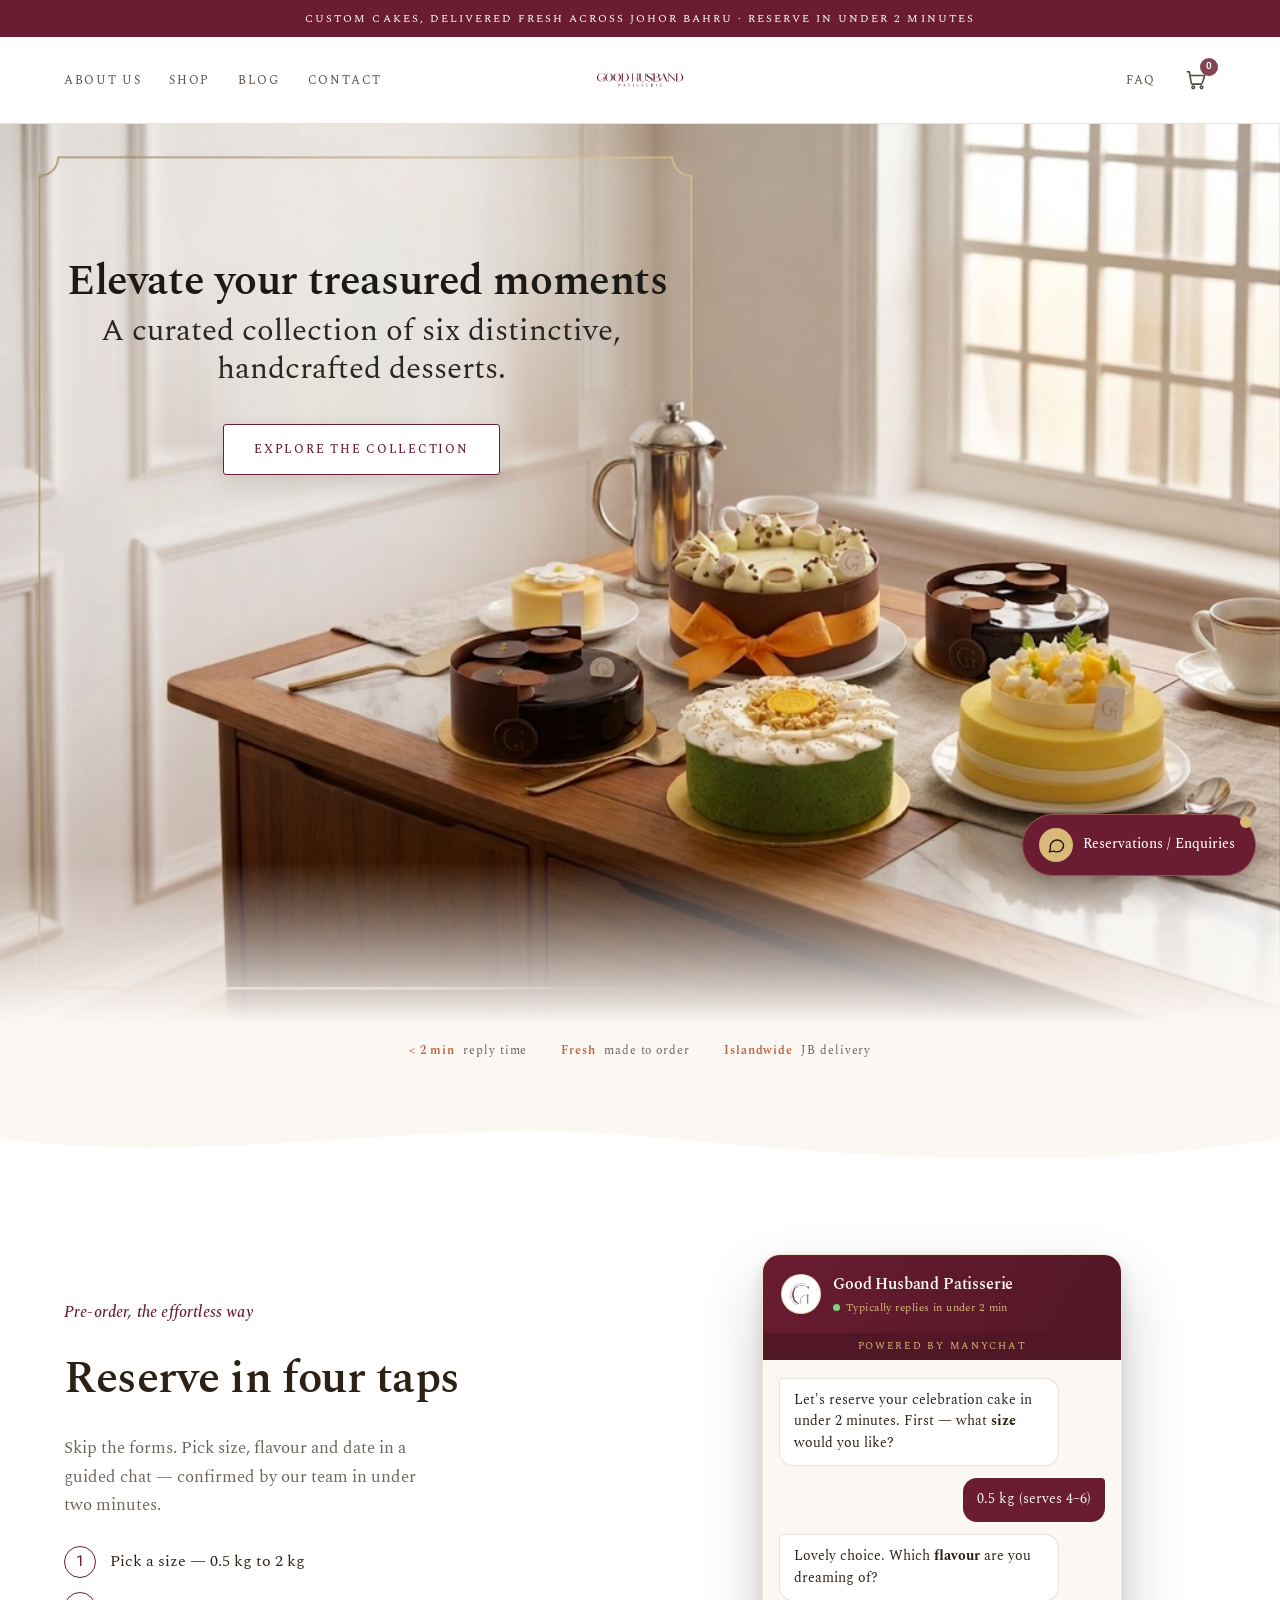
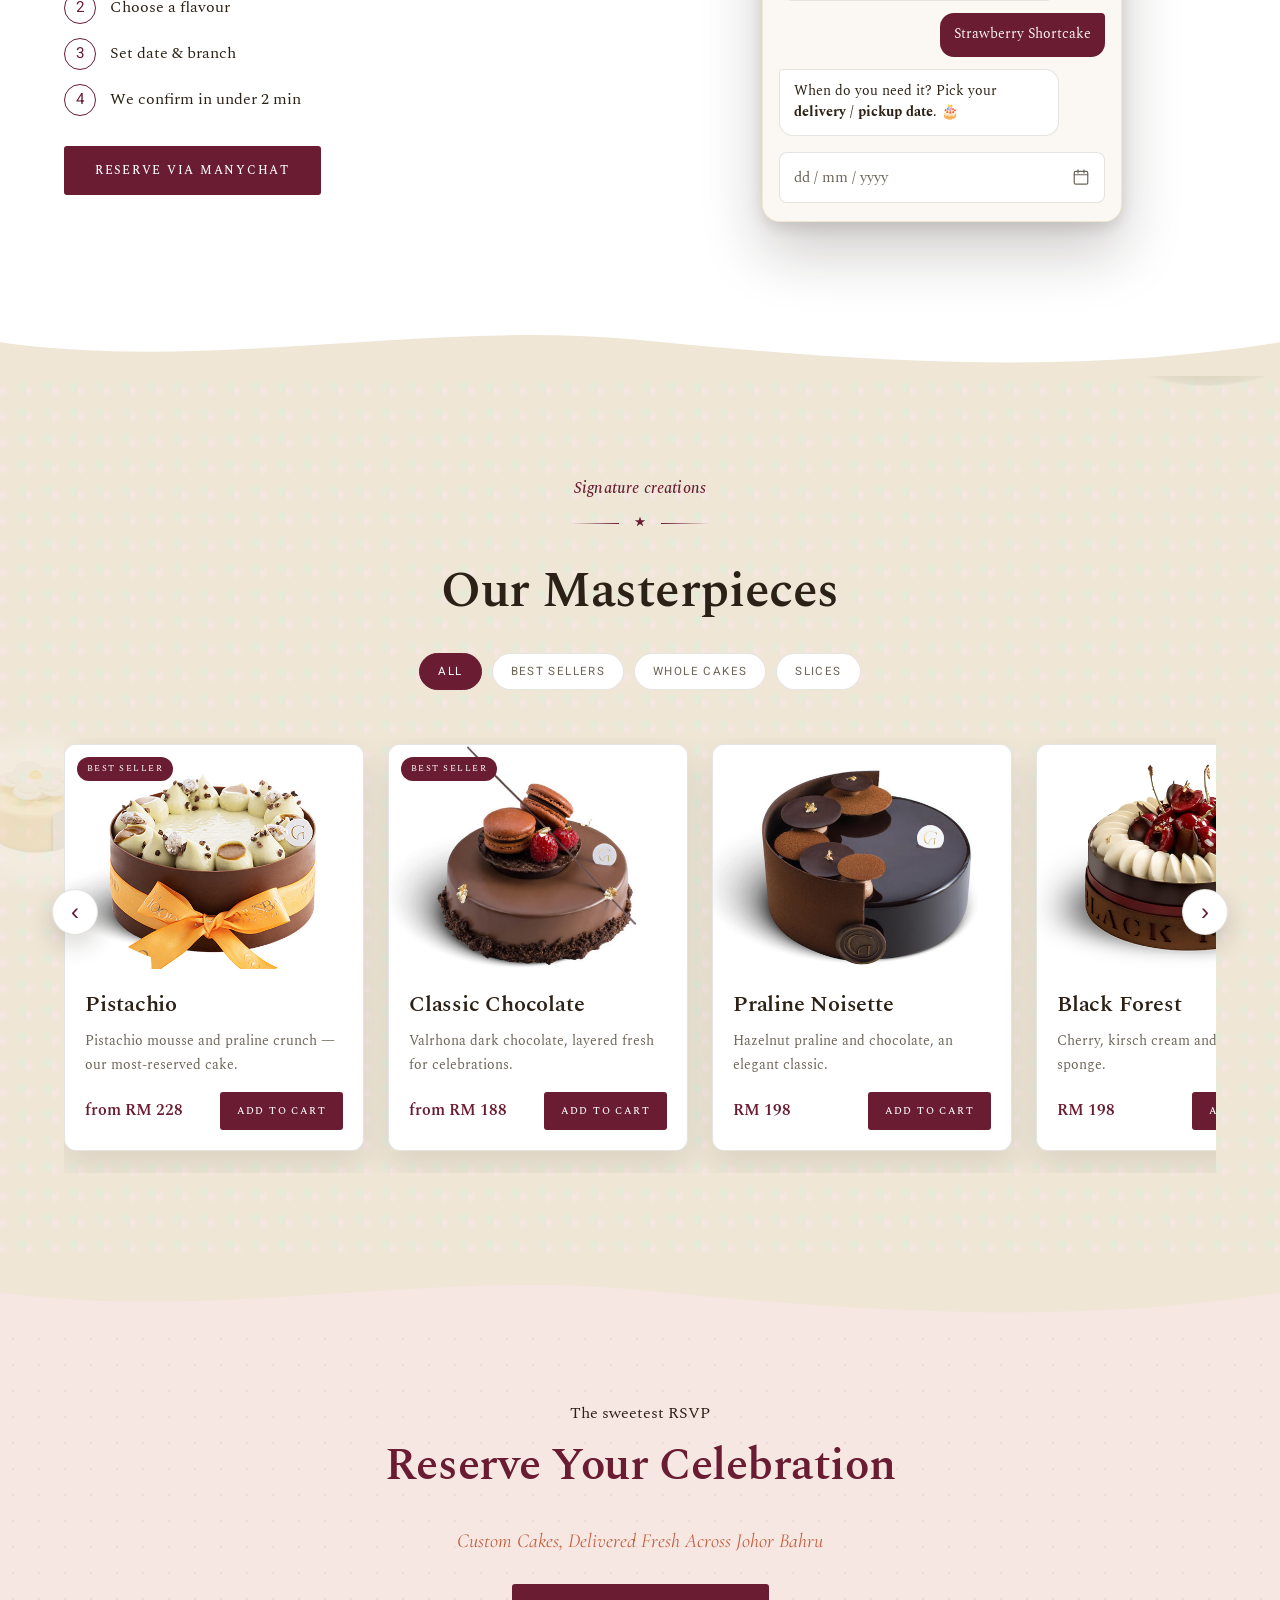
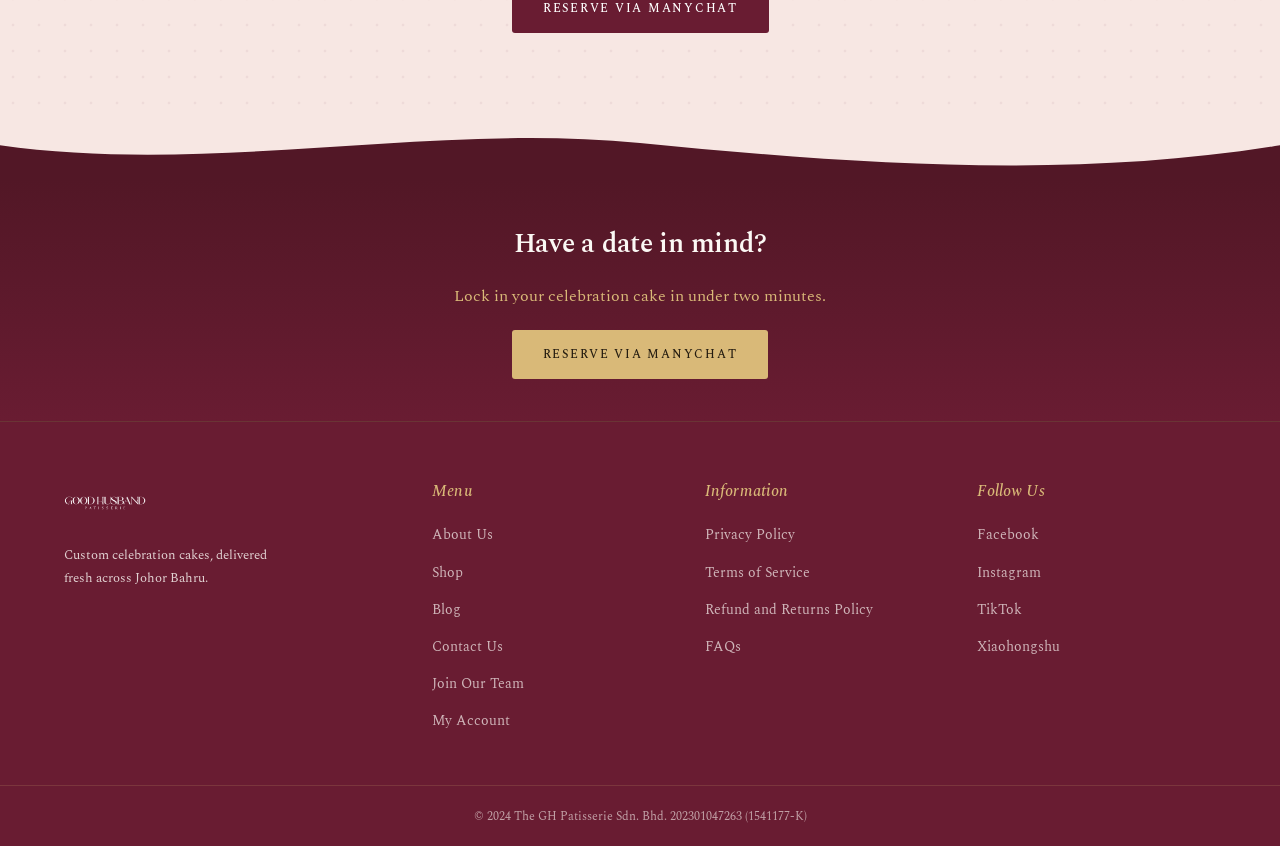
==== commit 6720efbe: "Cart drawer, redesigned hero, all-serif type, carousel, chatbot flow & simplified blog - Cart: heade" ====
--- a/index.html
+++ b/index.html
@@ -7,7 +7,7 @@
   <meta name="description" content="Custom Cakes, Delivered Fresh Across Johor Bahru. Reserve your celebration cake in under 2 minutes via ManyChat." />
   <link rel="preconnect" href="https://fonts.googleapis.com" />
   <link rel="preconnect" href="https://fonts.gstatic.com" crossorigin />
-  <link href="https://fonts.googleapis.com/css2?family=Cormorant+Garamond:ital,wght@0,500;0,600;1,500;1,600&family=Heebo:wght@300;400;500;600;700&display=swap" rel="stylesheet" />
+  <link href="https://fonts.googleapis.com/css2?family=Cormorant+Garamond:ital,wght@0,500;0,600;1,500;1,600&family=Heebo:wght@300;400;500;600;700&family=Spectral:ital,wght@0,300;0,400;0,500;0,600;1,400;1,500&display=swap" rel="stylesheet" />
   <link rel="stylesheet" href="assets/css/styles.css" />
 </head>
 <body>
@@ -28,75 +28,81 @@
       </div>
       <div class="nav__right">
         <a href="faq.html" class="icon-link">FAQ</a>
-        <!-- Pinned campaign CTA — alongside Shop, does not replace it -->
-        <button class="btn btn-gold nav__cta" onclick="openManyChat()">Reserve via ManyChat</button>
         <button class="nav__toggle" aria-label="Menu">&#9776;</button>
       </div>
     </div>
   </header>
 
-  <!-- HERO -->
+  <!-- HERO — imported from Design (Hero.dc.html): clean scene + gold frame + live copy -->
   <section class="hero">
-    <!-- drifting bake photos (parallax, behind content) -->
-    <div class="bake-orb" data-parallax="0.10" style="width:240px;height:240px;top:-70px;left:-70px;opacity:.30;"><img src="assets/img/pistachio.jpg" alt="" /></div>
-    <div class="bake-orb" data-parallax="0.20" style="width:150px;height:150px;bottom:-56px;left:-46px;opacity:.16;"><img src="assets/img/pnc.jpg" alt="" /></div>
-    <div class="hero__inner">
-      <div class="hero__copy">
-        <h1 class="reveal">Reserve Your<br />Celebration</h1>
-        <p class="hero__sub reveal">Custom Cakes, Delivered Fresh Across Johor Bahru</p>
-        <div class="hero__actions reveal">
-          <button class="btn btn-gold" onclick="openManyChat()">
-            <svg class="btn-chat-icon" viewBox="0 0 24 24" fill="none" stroke="#fff" stroke-width="1.8" stroke-linecap="round" stroke-linejoin="round"><path d="M21 11.5a8.38 8.38 0 0 1-8.5 8.5 8.5 8.5 0 0 1-3.8-.9L3 20l1.4-4.2A8.5 8.5 0 1 1 21 11.5z"/></svg>
-            Reserve via ManyChat
-          </button>
-          <a href="shop.html" class="btn btn-outline">Browse the Shop</a>
-        </div>
-        <div class="hero__trust reveal">
-          <span><b>&lt; 2 min</b> reply time</span>
-          <span><b>Fresh</b> made to order</span>
-          <span><b>Islandwide</b> JB delivery</span>
-        </div>
-      </div>
-      <div class="hero__media reveal reveal--right">
-        <div class="hero__card" data-parallax="0.05">
-          <div class="hero__card__img"><img src="assets/img/classic-chocolate.jpg" alt="Classic Chocolate Cake" /></div>
-          <span class="hero__card__tag">Signature · Pre-order</span>
-          <h3>Classic Chocolate Cake</h3>
-          <p>Valrhona dark chocolate, layered fresh for your celebration.</p>
-          <span class="price">from RM 188</span>
-        </div>
-      </div>
-    </div>
-  </section>
-
-  <!-- wave: hero (cream) → about (sage) -->
-  <div class="wave wave--cream-sage">
-    <svg viewBox="0 0 1440 64" preserveAspectRatio="none" aria-hidden="true"><path d="M0,34 C240,60 480,14 720,32 C960,50 1200,64 1440,34 L1440,64 L0,64 Z"></path></svg>
-  </div>
-
-  <!-- HOW IT WORKS -->
-  <section class="section section--sage" id="about">
+    <div class="hero-shot">
+      <img class="hero-shot__img" src="assets/img/hero-scene.png" width="1024" height="719"
+           alt="A curated collection of six distinctive, handcrafted desserts arranged on a wooden sideboard by a sunlit window" />
+
+      <!-- Live copy + Explore CTA -->
+      <div class="hero-copy reveal">
+        <h1>Elevate your treasured moments</h1>
+        <p>A curated collection of six distinctive,<br />handcrafted desserts.</p>
+        <a href="shop.html" class="btn hero-explore">Explore the Collection</a>
+      </div>
+    </div>
+    <div class="hero__trust reveal">
+      <span><b>&lt; 2 min</b> reply time</span>
+      <span><b>Fresh</b> made to order</span>
+      <span><b>Islandwide</b> JB delivery</span>
+    </div>
+  </section>
+
+  <!-- wave: hero (cream) → pre-order (white) -->
+  <div class="wave wave--cream-paper">
+    <svg viewBox="0 0 1440 64" preserveAspectRatio="none" aria-hidden="true"><path d="M0,34 C240,60 480,14 720,32 C960,50 1200,64 1440,34 L1440,64 L0,64 Z"></path></svg>
+  </div>
+
+  <!-- PRE-ORDER — concise copy + floating chat mockup -->
+  <section class="section section--paper" id="about">
     <div class="container">
-      <div class="section__head reveal">
-        <p class="eyebrow">Pre-order, the effortless way</p>
-        <div class="flourish"><svg viewBox="0 0 24 24" fill="currentColor"><path d="M12 2l1.6 4.9H19l-4.3 3.1 1.6 4.9L12 11.9 7.7 15l1.6-4.9L5 7h5.4L12 2z"/></svg></div>
-        <h2>Four taps to a reserved celebration</h2>
-        <p>Skip the forms. Reserve your custom cake through a guided chat — pick size, flavour, date and branch, and our team confirms within two minutes.</p>
-      </div>
-      <div class="steps" data-stagger>
-        <div class="step reveal"><div class="step__num">1</div><h3>Pick a size</h3><p>From 0.5kg to 2kg, sized for your guest list.</p></div>
-        <div class="step reveal"><div class="step__num">2</div><h3>Choose a flavour</h3><p>Signature Verte No.66 and seasonal favourites.</p></div>
-        <div class="step reveal"><div class="step__num">3</div><h3>Set date &amp; branch</h3><p>Delivery or pickup across Johor Bahru.</p></div>
-        <div class="step reveal"><div class="step__num">4</div><h3>We confirm fast</h3><p>A reply in under two minutes, every time.</p></div>
-      </div>
-      <div class="reveal" style="text-align:center; margin-top:40px;">
-        <button class="btn btn-line" onclick="openManyChat()">Reserve via ManyChat</button>
-      </div>
-    </div>
-  </section>
-
-  <!-- wave: about (sage) → masterpieces (cream-deep) -->
-  <div class="wave wave--sage-deep">
+      <div class="preorder">
+        <div class="preorder__copy reveal reveal--left">
+          <p class="eyebrow">Pre-order, the effortless way</p>
+          <h2>Reserve in four taps</h2>
+          <p class="preorder__lead">Skip the forms. Pick size, flavour and date in a guided chat — confirmed by our team in under two minutes.</p>
+          <ol class="preorder__steps">
+            <li><span>1</span> Pick a size — 0.5&nbsp;kg to 2&nbsp;kg</li>
+            <li><span>2</span> Choose a flavour</li>
+            <li><span>3</span> Set date &amp; branch</li>
+            <li><span>4</span> We confirm in under 2&nbsp;min</li>
+          </ol>
+          <button class="btn btn-gold" onclick="openManyChat()">Reserve via ManyChat</button>
+        </div>
+
+        <div class="preorder__media reveal reveal--right">
+          <div class="chat-mock" aria-hidden="true">
+            <div class="chat-mock__head">
+              <span class="chat-mock__avatar"><img src="assets/img/gh-mark.png" alt="Good Husband Patisserie" /></span>
+              <div>
+                <h4>Good Husband Patisserie</h4>
+                <span class="chat-mock__status">Typically replies in under 2 min</span>
+              </div>
+            </div>
+            <div class="chat-mock__brand">Powered by ManyChat</div>
+            <div class="chat-mock__body">
+              <div class="cm-msg cm-msg--bot">Let's reserve your celebration cake in under 2 minutes. First — what <b>size</b> would you like?</div>
+              <div class="cm-msg cm-msg--user">0.5 kg (serves 4–6)</div>
+              <div class="cm-msg cm-msg--bot">Lovely choice. Which <b>flavour</b> are you dreaming of?</div>
+              <div class="cm-msg cm-msg--user">Strawberry Shortcake</div>
+              <div class="cm-msg cm-msg--bot">When do you need it? Pick your <b>delivery / pickup date</b>. 🎂</div>
+              <div class="cm-date">dd / mm / yyyy
+                <svg viewBox="0 0 24 24" fill="none" stroke="currentColor" stroke-width="1.6" stroke-linecap="round" stroke-linejoin="round"><rect x="3" y="4.5" width="18" height="17" rx="2"/><path d="M3 9h18M8 2.5v4M16 2.5v4"/></svg>
+              </div>
+            </div>
+          </div>
+        </div>
+      </div>
+    </div>
+  </section>
+
+  <!-- wave: pre-order (white) → masterpieces (cream-deep) -->
+  <div class="wave wave--paper-deep">
     <svg viewBox="0 0 1440 64" preserveAspectRatio="none" aria-hidden="true"><path d="M0,34 C240,60 480,14 720,32 C960,50 1200,64 1440,34 L1440,64 L0,64 Z"></path></svg>
   </div>
 
@@ -109,39 +115,104 @@
         <p class="eyebrow">Signature creations</p>
         <div class="flourish"><svg viewBox="0 0 24 24" fill="currentColor"><path d="M12 2l1.6 4.9H19l-4.3 3.1 1.6 4.9L12 11.9 7.7 15l1.6-4.9L5 7h5.4L12 2z"/></svg></div>
         <h2>Our Masterpieces</h2>
-        <p>Handcrafted for the moments that matter — reserve yours in a two-minute chat.</p>
-      </div>
-
-      <div class="mp-grid" data-stagger>
-        <!-- left -->
-        <div class="mp reveal">
-          <div class="mp__script">&nbsp;</div>
-          <div class="mp__photo"><img src="assets/img/pnc.jpg" alt="Praline Noisette Chocolat" /></div>
-          <h3>Praline Noisette</h3>
-          <p>Hazelnut praline and chocolate, an elegant classic.</p>
-          <span class="price">RM 198</span>
-          <button class="btn btn-line" onclick="openManyChat()">Reserve</button>
-        </div>
-
-        <!-- centre (focus) -->
-        <div class="mp mp--focus reveal">
-          <div class="mp__script">Best Seller</div>
-          <div class="mp__photo"><img src="assets/img/pistachio.jpg" alt="Pistachio celebration cake" /></div>
-          <h3>Pistachio</h3>
-          <p>Pistachio mousse and praline crunch — our most-reserved cake.</p>
-          <span class="price">from RM 228</span>
-          <button class="btn btn-gold" onclick="openManyChat()">Reserve via ManyChat</button>
-        </div>
-
-        <!-- right -->
-        <div class="mp reveal">
-          <div class="mp__script">&nbsp;</div>
-          <div class="mp__photo"><img src="assets/img/blackforest.jpg" alt="Black Forest cake" /></div>
-          <h3>Black Forest</h3>
-          <p>Cherry, kirsch cream and dark chocolate sponge.</p>
-          <span class="price">RM 198</span>
-          <button class="btn btn-line" onclick="openManyChat()">Reserve</button>
-        </div>
+        <div class="mp-filters" role="tablist" aria-label="Filter masterpieces">
+          <button class="pill active" data-filter="all">All</button>
+          <button class="pill" data-filter="best">Best Sellers</button>
+          <button class="pill" data-filter="cakes">Whole Cakes</button>
+          <button class="pill" data-filter="slices">Slices</button>
+        </div>
+      </div>
+
+      <div class="mp-carousel reveal">
+        <button class="mp-nav mp-nav--prev" type="button" aria-label="Previous">&#8249;</button>
+        <div class="mp-track" data-stagger>
+
+          <article class="mp-card" data-cat="cakes best">
+            <a class="mp-card__photo" href="product.html"><img src="assets/img/pistachio.jpg" alt="Pistachio celebration cake" /><span class="mp-card__tag">Best Seller</span></a>
+            <div class="mp-card__body">
+              <h3><a href="product.html">Pistachio</a></h3>
+              <p>Pistachio mousse and praline crunch — our most-reserved cake.</p>
+              <div class="mp-card__foot">
+                <span class="price">from RM 228</span>
+                <button class="btn btn-gold" data-add data-name="Pistachio" data-price="228">Add to Cart</button>
+              </div>
+            </div>
+          </article>
+
+          <article class="mp-card" data-cat="cakes best">
+            <a class="mp-card__photo" href="product.html"><img src="assets/img/classic-chocolate.jpg" alt="Classic Chocolate Cake" /><span class="mp-card__tag">Best Seller</span></a>
+            <div class="mp-card__body">
+              <h3><a href="product.html">Classic Chocolate</a></h3>
+              <p>Valrhona dark chocolate, layered fresh for celebrations.</p>
+              <div class="mp-card__foot">
+                <span class="price">from RM 188</span>
+                <button class="btn btn-gold" data-add data-name="Classic Chocolate" data-price="188">Add to Cart</button>
+              </div>
+            </div>
+          </article>
+
+          <article class="mp-card" data-cat="cakes">
+            <a class="mp-card__photo" href="product.html"><img src="assets/img/pnc.jpg" alt="Praline Noisette Chocolat" /></a>
+            <div class="mp-card__body">
+              <h3><a href="product.html">Praline Noisette</a></h3>
+              <p>Hazelnut praline and chocolate, an elegant classic.</p>
+              <div class="mp-card__foot">
+                <span class="price">RM 198</span>
+                <button class="btn btn-gold" data-add data-name="Praline Noisette" data-price="198">Add to Cart</button>
+              </div>
+            </div>
+          </article>
+
+          <article class="mp-card" data-cat="cakes">
+            <a class="mp-card__photo" href="product.html"><img src="assets/img/blackforest.jpg" alt="Black Forest cake" /></a>
+            <div class="mp-card__body">
+              <h3><a href="product.html">Black Forest</a></h3>
+              <p>Cherry, kirsch cream and dark chocolate sponge.</p>
+              <div class="mp-card__foot">
+                <span class="price">RM 198</span>
+                <button class="btn btn-gold" data-add data-name="Black Forest" data-price="198">Add to Cart</button>
+              </div>
+            </div>
+          </article>
+
+          <article class="mp-card" data-cat="cakes">
+            <a class="mp-card__photo" href="product.html"><img src="assets/img/ujicha.jpg" alt="Ujicha Matcha cake" /></a>
+            <div class="mp-card__body">
+              <h3><a href="product.html">Ujicha Matcha</a></h3>
+              <p>Kyoto matcha mousse with a delicate azuki heart.</p>
+              <div class="mp-card__foot">
+                <span class="price">RM 208</span>
+                <button class="btn btn-gold" data-add data-name="Ujicha Matcha" data-price="208">Add to Cart</button>
+              </div>
+            </div>
+          </article>
+
+          <article class="mp-card" data-cat="slices">
+            <a class="mp-card__photo" href="product.html"><img src="assets/img/yuzu-slice.jpg" alt="Yuzu Blossom slice" /></a>
+            <div class="mp-card__body">
+              <h3><a href="product.html">Yuzu Blossom Slice</a></h3>
+              <p>Bright yuzu curd on almond sponge, by the slice.</p>
+              <div class="mp-card__foot">
+                <span class="price">RM 42</span>
+                <button class="btn btn-gold" data-add data-name="Yuzu Blossom Slice" data-price="42">Add to Cart</button>
+              </div>
+            </div>
+          </article>
+
+          <article class="mp-card" data-cat="slices">
+            <a class="mp-card__photo" href="product.html"><img src="assets/img/taro-slice.jpg" alt="Taro Pudding slice" /></a>
+            <div class="mp-card__body">
+              <h3><a href="product.html">Taro Pudding Slice</a></h3>
+              <p>Silky taro cream over a soft vanilla base.</p>
+              <div class="mp-card__foot">
+                <span class="price">RM 38</span>
+                <button class="btn btn-gold" data-add data-name="Taro Pudding Slice" data-price="38">Add to Cart</button>
+              </div>
+            </div>
+          </article>
+
+        </div>
+        <button class="mp-nav mp-nav--next" type="button" aria-label="Next">&#8250;</button>
       </div>
     </div>
   </section>
@@ -215,6 +286,7 @@
 
   <script src="assets/js/manychat-widget.js"></script>
   <script src="assets/js/contact-modal.js"></script>
+  <script src="assets/js/cart.js"></script>
   <script src="assets/js/main.js"></script>
   <script src="assets/js/scroll-fx.js"></script>
 </body>
--- a/assets/css/styles.css
+++ b/assets/css/styles.css
@@ -42,6 +42,7 @@
   /* Type */
   --serif: "Cormorant Garamond", Georgia, "Times New Roman", serif;
   --sans:  "Heebo", "Helvetica Neue", Arial, sans-serif;
+  --body:  "Spectral", Georgia, "Times New Roman", serif;  /* elegant serif body copy */
 
   --maxw: 1200px;
 }
@@ -51,24 +52,24 @@
 html { scroll-behavior: smooth; }
 body {
   margin: 0;
-  font-family: var(--sans);
+  font-family: var(--body);
   color: var(--ink-soft);
   background: var(--cream);
-  line-height: 1.65;
+  line-height: 1.7;
   -webkit-font-smoothing: antialiased;
 }
 img { max-width: 100%; display: block; }
 a { color: inherit; text-decoration: none; }
-/* Headings in Heebo to match the live site; serif is reserved for the logo
-   and a few decorative italic accents (.hero__sub, .mp__script, .band p). */
-h1, h2, h3, h4 { font-family: var(--sans); font-weight: 700; color: var(--ink); margin: 0 0 .4em; letter-spacing: -0.015em; }
+/* One serif system across the whole site: headers are serif + semibold,
+   hierarchy comes from weight (bold headers) and style (italic labels) — no sans. */
+h1, h2, h3, h4 { font-family: var(--body); font-weight: 600; color: var(--ink); margin: 0 0 .4em; letter-spacing: -0.01em; }
 .container { width: 100%; max-width: var(--maxw); margin: 0 auto; padding: 0 24px; }
 
 /* ---------- Buttons ---------- */
 .btn {
   display: inline-flex; align-items: center; gap: .55em;
-  font-family: var(--sans); font-weight: 500;
-  font-size: .76rem; letter-spacing: .16em; text-transform: uppercase;
+  font-family: var(--body); font-weight: 500;
+  font-size: .78rem; letter-spacing: .14em; text-transform: uppercase;
   padding: 14px 30px; border-radius: 3px; cursor: pointer;
   border: 1px solid transparent; transition: all .22s ease;
   white-space: nowrap;
@@ -107,7 +108,7 @@
 }
 .nav__links a:hover { opacity: 1; color: var(--maroon); }
 .nav__brand { text-align: center; }
-.nav__brand img { height: 43px; width: auto; margin: 0 auto; }
+.nav__brand img { height: 54px; width: auto; margin: 0 auto; }
 .nav__right { display: flex; justify-content: flex-end; align-items: center; gap: 20px; }
 .nav__right .icon-link { font-size: .74rem; letter-spacing: .14em; text-transform: uppercase; color: var(--ink); opacity: .78; }
 .nav__right .icon-link:hover { opacity: 1; color: var(--maroon); }
@@ -117,67 +118,139 @@
 @keyframes nav-drop { from { opacity: 0; transform: translateY(-8px); } to { opacity: 1; transform: none; } }
 
 /* ============================================================
-   HERO — dark chocolate, echoing the real Verte No.66 banner
+   CART — header icon + dropdown (built by cart.js)
+   ============================================================ */
+.cart { position: relative; display: flex; align-items: center; }
+.cart__btn {
+  position: relative; display: grid; place-items: center;
+  width: 40px; height: 40px; padding: 0; border: 0; border-radius: 50%;
+  background: transparent; color: var(--ink); cursor: pointer; opacity: .82; transition: .2s;
+}
+.cart__btn:hover, .cart__btn--filled { opacity: 1; color: var(--maroon); }
+.cart__btn svg { width: 22px; height: 22px; }
+.cart__badge {
+  position: absolute; top: -2px; right: -2px; min-width: 18px; height: 18px;
+  padding: 0 5px; border-radius: 10px; background: var(--maroon); color: #fff;
+  font-family: var(--sans); font-size: .62rem; font-weight: 600;
+  display: flex; align-items: center; justify-content: center; line-height: 1;
+}
+
+.cart__drawer {
+  position: absolute; top: calc(100% + 16px); right: 0; z-index: 55;
+  width: 360px; max-width: calc(100vw - 32px);
+  background: var(--paper); border: 1px solid var(--line); border-radius: 14px;
+  box-shadow: 0 26px 60px rgba(36,22,16,.28);
+  display: none; flex-direction: column; overflow: hidden;
+}
+.cart.open .cart__drawer { display: flex; animation: mc-in .24s ease; }
+.cart__drawer::before {
+  content: ""; position: absolute; top: -7px; right: 12px; width: 13px; height: 13px;
+  background: var(--paper); border-left: 1px solid var(--line); border-top: 1px solid var(--line);
+  transform: rotate(45deg);
+}
+.cart__head {
+  display: flex; align-items: center; justify-content: space-between;
+  padding: 16px 18px; border-bottom: 1px solid var(--line);
+  background: linear-gradient(120deg, var(--blush) 0%, #fbeee7 60%, var(--butter) 100%);
+}
+.cart__head h4 { margin: 0; font-size: 1.05rem; color: var(--maroon); }
+.cart__close { background: none; border: 0; color: var(--maroon); font-size: 1.5rem; line-height: 1; cursor: pointer; opacity: .7; }
+.cart__close:hover { opacity: 1; }
+
+.cart__body { max-height: min(52vh, 420px); overflow-y: auto; }
+.cart__empty { padding: 40px 24px; text-align: center; color: var(--ink-soft); font-size: .9rem; line-height: 1.7; }
+.cart__empty a { color: var(--maroon); }
+.cart__empty a:hover { text-decoration: underline; }
+
+.cart-line { display: flex; gap: 12px; padding: 16px 18px; border-bottom: 1px solid var(--line); }
+.cart-line__info { flex: 1; min-width: 0; }
+.cart-line__name { font-family: var(--sans); font-weight: 600; font-size: .95rem; color: var(--ink); margin: 0 0 4px; }
+.cart-line__meta { font-size: .76rem; color: var(--ink-soft); margin: 0 0 2px; line-height: 1.45; }
+.cart-line__right { display: flex; flex-direction: column; align-items: flex-end; gap: 8px; flex-shrink: 0; }
+.cart-line__rm { background: none; border: 0; color: var(--ink-soft); font-size: 1.2rem; line-height: 1; cursor: pointer; opacity: .6; }
+.cart-line__rm:hover { opacity: 1; color: var(--maroon); }
+.cart-line__price { font-family: var(--sans); font-size: .9rem; font-weight: 600; color: var(--maroon); margin: 0; }
+.qty { display: inline-flex; align-items: center; border: 1px solid var(--line); border-radius: 40px; overflow: hidden; }
+.qty__btn { width: 26px; height: 26px; border: 0; background: var(--paper); color: var(--maroon); font-size: 1rem; line-height: 1; cursor: pointer; transition: .15s; }
+.qty__btn:hover { background: var(--maroon); color: #fff; }
+.qty__n { min-width: 26px; text-align: center; font-family: var(--sans); font-size: .84rem; color: var(--ink); }
+
+.cart__foot { padding: 16px 18px 18px; border-top: 1px solid var(--line); background: var(--cream); }
+.cart__totals { display: flex; justify-content: space-between; align-items: baseline; font-family: var(--sans); }
+.cart__totals span:first-child { font-size: .74rem; letter-spacing: .14em; text-transform: uppercase; color: var(--ink-soft); }
+.cart__subtotal { font-size: 1.3rem; font-weight: 600; color: var(--maroon); }
+.cart__hint { font-size: .74rem; color: var(--ink-soft); margin: 8px 0 14px; line-height: 1.5; }
+.cart__checkout { width: 100%; justify-content: center; }
+
+@media (max-width: 480px) {
+  .cart__drawer { position: fixed; top: auto; bottom: 12px; right: 12px; left: 12px; width: auto; max-width: none; }
+  .cart__drawer::before { display: none; }
+}
+
+/* ============================================================
+   HERO — imported from Design (Hero.dc.html):
+   clean patisserie scene + gold frame + live EB Garamond copy.
    ============================================================ */
 .hero {
   position: relative; color: var(--ink); overflow: hidden;
-  /* solid cream base + interior pastel glows that fade before the bottom edge,
-     so the wave divider below butt-joins seamlessly */
   background-color: var(--cream);
-  background-image:
-    radial-gradient(58% 55% at 86% 16%, var(--blush) 0%, transparent 62%),
-    radial-gradient(52% 52% at 6% 24%, var(--sage) 0%, transparent 60%),
-    radial-gradient(60% 55% at 55% 40%, var(--peach) 0%, transparent 62%);
-}
-.hero::before {  /* faint "G" watermark, like the banner */
-  content: "G"; position: absolute; right: -30px; bottom: -70px;
-  font-family: var(--serif); font-size: 26rem; line-height: 1;
-  color: rgba(193,95,60,.07); pointer-events: none; z-index: 0;
-}
-.hero__inner {
+}
+.hero-shot { position: relative; width: 100%; margin: 0; }
+.hero-shot__img {
+  width: 100%; height: auto; aspect-ratio: 1024 / 719; object-fit: cover; display: block;
+}
+/* melt the image's lower edge into the cream base so the wave joins seamlessly */
+.hero-shot::after {
+  content: ""; position: absolute; left: 0; right: 0; bottom: -1px; height: 18%; z-index: 1;
+  background: linear-gradient(to bottom, rgba(251,248,244,0), var(--cream));
+  pointer-events: none;
+}
+/* Live copy overlaid on the light upper-left of the scene */
+.hero-copy {
+  position: absolute; left: 5.2%; top: 15%; width: 46%; z-index: 2;
+  font-family: var(--body); color: #1c1a17; text-align: center;
+}
+.hero-copy h1 {
+  margin: 0; font-family: inherit; font-weight: 600; color: #1c1a17;
+  font-size: clamp(1.4rem, 3.25vw, 3rem); line-height: 1.1; letter-spacing: -0.01em;
+  white-space: nowrap;
+}
+.hero-copy p {
+  margin: 1.4% 0 0; font-weight: 400; color: #2a2622; width: 100%;
+  font-size: clamp(1rem, 2.45vw, 2.15rem); line-height: 1.2;
+}
+/* Explore CTA — white, turns maroon on hover; centred under the copy */
+.hero-explore {
+  display: inline-flex; margin-top: 6%;
+  background: #fff; color: var(--maroon); border: 1px solid var(--maroon);
+  box-shadow: 0 8px 22px rgba(36,22,16,.12);
+}
+.hero-explore:hover { background: var(--maroon); color: #fff; }
+
+/* Trust row sits centred under the shot */
+.hero__trust {
   position: relative; z-index: 1;
-  display: grid; grid-template-columns: 1.05fr .95fr; align-items: center;
-  gap: 48px; max-width: var(--maxw); margin: 0 auto; padding: 84px 24px 92px;
-}
-.hero__pill {
-  display: inline-block; font-size: .66rem; letter-spacing: .24em; text-transform: uppercase;
-  color: var(--terracotta); background: rgba(193,95,60,.08);
-  border: 1px solid rgba(193,95,60,.3);
-  padding: 7px 15px; border-radius: 40px; margin-bottom: 24px;
-}
-.hero h1 { font-size: clamp(2.9rem, 6vw, 4.8rem); line-height: 1.02; color: var(--ink); margin-bottom: .22em; }
-.hero__sub {
-  font-family: var(--serif); font-style: italic;
-  font-size: clamp(1.15rem, 2.4vw, 1.55rem); color: var(--maroon);
-  margin-bottom: 32px; max-width: 30ch;
-}
-.hero__actions { display: flex; flex-wrap: wrap; gap: 14px; }
-.hero__trust {
-  margin-top: 32px; display: flex; gap: 28px; flex-wrap: wrap;
+  display: flex; justify-content: center; gap: 34px; flex-wrap: wrap;
   font-size: .72rem; letter-spacing: .08em; color: var(--ink-soft);
+  padding: 18px 24px 40px;
 }
 .hero__trust span { display: flex; align-items: center; gap: 8px; }
 .hero__trust b { color: var(--terracotta); font-weight: 600; }
 
-/* Floating product card on the hero (real photo on white) */
-.hero__media { position: relative; display: flex; justify-content: center; }
-.hero__card {
-  background: var(--paper); border-radius: 12px; padding: 18px; width: 100%; max-width: 380px;
-  box-shadow: 0 34px 70px rgba(0,0,0,.42);
-}
-.hero__card__img { border-radius: 8px; overflow: hidden; background: #fff; aspect-ratio: 4/3; }
-.hero__card__img img { width: 100%; height: 100%; object-fit: cover; }
-.hero__card__tag { display: inline-block; font-size: .6rem; letter-spacing: .18em; text-transform: uppercase; color: #fff; background: var(--maroon); padding: 4px 10px; border-radius: 40px; margin: 16px 0 8px; }
-.hero__card h3 { font-size: 1.5rem; margin: 0 0 2px; }
-.hero__card p { font-size: .84rem; color: var(--ink-soft); margin: 0 0 10px; }
-.hero__card .price { font-family: var(--sans); font-size: 1.3rem; color: var(--maroon); font-weight: 600; }
-
+/* Small screens: relax the nowrap headline so it doesn't overflow */
+@media (max-width: 640px) {
+  .hero-copy { top: 9%; width: 62%; }
+  .hero-copy h1 { white-space: normal; }
+  .hero-copy p { text-align: left; }
+  .hero-explore { margin-top: 5%; padding: 9px 16px; font-size: .62rem; }
+}
 /* ============================================================
    SECTIONS
    ============================================================ */
 .section { padding: 82px 0; position: relative; }
 .section--cream { background: var(--cream); }
 .section--cream-deep { background: var(--cream-deep); }
+.section--paper { background: var(--paper); }
 /* solid sage base + interior glows fading before the edges (seamless waves) */
 .section--sage {
   background-color: var(--sage);
@@ -203,6 +276,64 @@
 }
 .step h3 { font-size: 1.3rem; }
 .step p { font-size: .9rem; color: var(--ink-soft); margin: 0; }
+
+/* ---------- Pre-order: concise copy + floating chat mockup ---------- */
+.preorder {
+  display: grid; grid-template-columns: 1fr 1fr; gap: 56px; align-items: center;
+}
+.preorder__copy .eyebrow {
+  font-size: .72rem; letter-spacing: .26em; text-transform: uppercase;
+  color: var(--maroon); margin-bottom: 14px;
+}
+.preorder__copy h2 { font-size: clamp(2rem, 3.6vw, 2.8rem); margin-bottom: 14px; }
+.preorder__lead { color: var(--ink-soft); font-size: 1.05rem; max-width: 42ch; margin-bottom: 26px; }
+.preorder__steps { list-style: none; margin: 0 0 30px; padding: 0; display: grid; gap: 14px; }
+.preorder__steps li {
+  display: flex; align-items: center; gap: 14px;
+  font-size: 1rem; color: var(--ink);
+}
+.preorder__steps li span {
+  flex-shrink: 0; width: 32px; height: 32px; border-radius: 50%;
+  display: grid; place-items: center; font-family: var(--sans); font-size: .95rem;
+  color: var(--maroon); border: 1px solid var(--maroon);
+}
+
+/* Floating chat-screen mockup (static replica of the ManyChat panel) */
+.preorder__media { display: flex; justify-content: center; }
+.chat-mock {
+  width: 100%; max-width: 360px; border-radius: 18px; overflow: hidden;
+  background: var(--paper); border: 1px solid rgba(217,185,120,.35);
+  box-shadow: 0 30px 60px rgba(36,22,16,.22), 0 6px 16px rgba(36,22,16,.12);
+  animation: chat-float 6s ease-in-out infinite;
+}
+@keyframes chat-float { 0%, 100% { transform: translateY(0); } 50% { transform: translateY(-12px); } }
+.chat-mock__head { background: linear-gradient(120deg, var(--maroon) 0%, var(--maroon-deep) 100%); color: var(--cream); padding: 16px 18px; display: flex; align-items: center; gap: 12px; }
+.chat-mock__avatar { width: 40px; height: 40px; border-radius: 50%; background: #fff; overflow: hidden; display: grid; place-items: center; flex-shrink: 0; border: 1px solid rgba(217,185,120,.55); }
+.chat-mock__avatar svg { width: 22px; height: 22px; }
+.chat-mock__avatar img { width: 100%; height: 100%; object-fit: cover; }
+.chat-mock__head h4 { font-family: var(--body); font-weight: 600; font-size: 1.02rem; margin: 0; color: var(--cream); }
+.chat-mock__status { font-size: .68rem; color: var(--gold-soft); display: flex; align-items: center; gap: 6px; letter-spacing: .04em; }
+.chat-mock__status::before { content: ""; width: 7px; height: 7px; border-radius: 50%; background: #7fd17f; }
+.chat-mock__brand { background: var(--maroon-deep); color: var(--gold-soft); font-size: .6rem; letter-spacing: .18em; text-transform: uppercase; text-align: center; padding: 5px; }
+.chat-mock__body { padding: 18px 16px; background: var(--cream); display: flex; flex-direction: column; gap: 12px; }
+.cm-msg { max-width: 86%; padding: 11px 14px; border-radius: 14px; font-size: .9rem; line-height: 1.5; }
+.cm-msg--bot { background: var(--paper); color: var(--ink); border: 1px solid var(--line); border-top-left-radius: 4px; align-self: flex-start; }
+.cm-msg--bot b { color: var(--ink); }
+.cm-msg--user { background: var(--maroon); color: var(--cream); border-top-right-radius: 4px; align-self: flex-end; }
+.cm-date {
+  display: flex; align-items: center; justify-content: space-between;
+  margin-top: 4px; padding: 12px 14px; border: 1px solid var(--line); border-radius: 8px;
+  background: var(--paper); color: var(--ink-soft); font-size: .92rem;
+}
+.cm-date svg { width: 18px; height: 18px; }
+
+@media (prefers-reduced-motion: reduce) { .chat-mock { animation: none; } }
+@media (max-width: 860px) {
+  .preorder { grid-template-columns: 1fr; gap: 40px; }
+  .preorder__copy { text-align: center; }
+  .preorder__lead { margin-left: auto; margin-right: auto; }
+  .preorder__steps { max-width: 300px; margin-left: auto; margin-right: auto; text-align: left; }
+}
 
 /* Product grid / cards */
 .grid { display: grid; grid-template-columns: repeat(3, 1fr); gap: 30px; }
@@ -241,7 +372,27 @@
 .shop-head .eyebrow { font-size: .72rem; letter-spacing: .26em; text-transform: uppercase; color: var(--maroon); margin-bottom: 12px; }
 .shop-head h1 { font-size: clamp(2.4rem, 5vw, 3.4rem); }
 .shop-head p { color: var(--ink-soft); }
-.shop-toolbar { display: flex; flex-wrap: wrap; gap: 10px; justify-content: center; margin: 26px auto 4px; }
+/* Search bar — sits above the tag filters */
+.shop-search {
+  display: flex; align-items: center; gap: 10px;
+  width: 100%; max-width: 460px; margin: 28px auto 6px;
+  padding: 0 16px; background: var(--paper);
+  border: 1px solid var(--line); border-radius: 40px; transition: border-color .2s;
+}
+.shop-search:focus-within { border-color: var(--maroon); }
+.shop-search svg { width: 18px; height: 18px; color: var(--ink-soft); flex-shrink: 0; }
+.shop-search input {
+  flex: 1; border: 0; outline: none; background: transparent;
+  font-family: var(--body); font-size: .98rem; color: var(--ink);
+  padding: 13px 0;
+}
+.shop-search input::placeholder { color: var(--ink-soft); opacity: .8; }
+.shop-search input::-webkit-search-cancel-button { cursor: pointer; }
+
+.shop-empty { text-align: center; color: var(--ink-soft); font-size: 1.02rem; padding: 30px 24px 0; }
+.shop-empty span { color: var(--maroon); }
+
+.shop-toolbar { display: flex; flex-wrap: wrap; gap: 10px; justify-content: center; margin: 14px auto 4px; }
 .pill {
   font-family: var(--sans); font-size: .72rem; letter-spacing: .12em; text-transform: uppercase;
   padding: 9px 18px; border-radius: 40px; border: 1px solid var(--line);
@@ -262,7 +413,7 @@
 .gallery__thumbs { display: flex; gap: 12px; margin-top: 14px; }
 .gallery__thumbs img { width: 84px; aspect-ratio: 1/1; object-fit: cover; border-radius: 6px; cursor: pointer; opacity: .65; background: #fff; border: 1px solid var(--line); }
 .gallery__thumbs img:hover, .gallery__thumbs img.active { opacity: 1; outline: 2px solid var(--maroon); }
-.pd__crumbs { font-size: .72rem; letter-spacing: .1em; text-transform: uppercase; color: var(--ink-soft); margin-bottom: 14px; }
+.pd__crumbs { font-style: italic; font-size: .92rem; letter-spacing: .01em; color: var(--ink-soft); margin-bottom: 14px; }
 .pd__crumbs a:hover { color: var(--maroon); }
 .pd h1 { font-size: clamp(2rem, 4vw, 2.8rem); }
 .pd__price { font-family: var(--sans); font-size: 1.9rem; color: var(--maroon); margin: 4px 0 18px; }
@@ -284,6 +435,49 @@
 .pd__note { margin-top: 18px; font-size: .84rem; color: var(--ink-soft); }
 .pd__note a { color: var(--maroon); text-decoration: underline; }
 
+/* Details / Reviews tab swap (under the gallery) */
+.ptabs { margin-top: 26px; }
+.ptabs__nav { display: flex; gap: 4px; border-bottom: 1px solid var(--line); }
+.ptab {
+  font-family: var(--body); font-size: .82rem; letter-spacing: .1em; text-transform: uppercase;
+  padding: 12px 18px; border: 0; background: none; color: var(--ink-soft); cursor: pointer;
+  border-bottom: 2px solid transparent; margin-bottom: -1px; transition: color .2s, border-color .2s;
+}
+.ptab:hover { color: var(--maroon); }
+.ptab.active { color: var(--maroon); border-bottom-color: var(--maroon); }
+.ptab__count { opacity: .7; }
+.ptabs__panel { padding: 20px 2px 0; }
+.ptabs__panel[hidden] { display: none; }
+.ptabs__panel .pd__desc { margin-bottom: 16px; }
+.pd__facts { list-style: none; margin: 0; padding: 0; display: grid; gap: 8px; }
+.pd__facts li { font-size: .9rem; color: var(--ink-soft); }
+.pd__facts li span { color: var(--ink); font-weight: 600; margin-right: 8px; }
+
+/* Reviews */
+.reviews__summary { display: flex; align-items: center; gap: 18px; padding-bottom: 18px; margin-bottom: 8px; border-bottom: 1px solid var(--line); }
+.reviews__score { font-size: 2.4rem; font-weight: 600; color: var(--maroon); line-height: 1; }
+.reviews__score span { font-size: 1rem; color: var(--ink-soft); font-weight: 400; margin-left: 4px; }
+.reviews__count { font-size: .82rem; color: var(--ink-soft); margin: 4px 0 0; }
+.stars { color: var(--gold); letter-spacing: 2px; font-size: .95rem; }
+.review { padding: 16px 0; border-bottom: 1px solid var(--line); }
+.review__head { display: flex; align-items: center; justify-content: space-between; margin-bottom: 6px; }
+.review__head strong { color: var(--ink); font-weight: 600; }
+.review p { font-size: .9rem; color: var(--ink-soft); margin: 0; }
+.reviews__note { font-size: .78rem; font-style: italic; color: var(--ink-soft); margin-top: 14px; }
+
+/* Fulfilment toggle (Delivery / Self-Pickup) */
+.segmented { display: inline-flex; border: 1px solid var(--line); border-radius: 40px; padding: 4px; background: var(--paper); gap: 4px; }
+.seg {
+  font-family: var(--sans); font-size: .8rem; letter-spacing: .04em;
+  padding: 9px 20px; border: 0; border-radius: 40px; cursor: pointer;
+  background: transparent; color: var(--ink-soft); transition: .18s;
+}
+.seg:hover { color: var(--maroon); }
+.seg.active { background: var(--maroon); color: #fff; }
+.field__hint { font-size: .8rem; color: var(--ink-soft); margin: -8px 0 20px; line-height: 1.5; }
+#outlet-hint { margin: 8px 0 0; color: var(--gold); }
+.field.is-collapsed { display: none; }
+
 /* ============================================================
    FAQ
    ============================================================ */
@@ -328,11 +522,14 @@
    FOOTER — maroon
    ============================================================ */
 .footer { background: var(--maroon); color: rgba(251,248,244,.82); }
-.footer__cta { background: var(--maroon-deep); text-align: center; padding: 42px 24px; border-bottom: 1px solid rgba(217,185,120,.18); }
+/* Blend the CTA fill from the wave colour (maroon-deep, top) into the
+   main footer maroon (bottom) so both the wave join and the footer join
+   are seamless — no colour step at either edge. */
+.footer__cta { background: linear-gradient(var(--maroon-deep) 0%, var(--maroon) 100%); text-align: center; padding: 42px 24px; border-bottom: 1px solid rgba(217,185,120,.18); }
 .footer__cta h3 { color: var(--cream); font-size: 1.7rem; }
 .footer__cta p { color: var(--gold-soft); margin-bottom: 20px; }
 .footer__cols { display: grid; grid-template-columns: 1.4fr 1fr 1fr 1fr; gap: 34px; max-width: var(--maxw); margin: 0 auto; padding: 56px 24px 40px; }
-.footer__brand img { height: 40px; width: auto; filter: brightness(0) invert(1); opacity: .95; }
+.footer__brand img { height: 50px; width: auto; filter: brightness(0) invert(1); opacity: .95; }
 .footer__brand p { font-size: .84rem; margin-top: 16px; max-width: 30ch; }
 .footer h4 { font-family: var(--sans); font-weight: 600; font-size: .72rem; letter-spacing: .2em; text-transform: uppercase; color: var(--gold-soft); margin-bottom: 16px; }
 .footer ul { list-style: none; margin: 0; padding: 0; }
@@ -433,46 +630,23 @@
 
 .blog-section { padding: 60px 0 84px; }
 
-/* Featured (latest) post */
-.blog-featured {
-  display: grid; grid-template-columns: 1.15fr 1fr; gap: 40px; align-items: center;
-  margin-bottom: 60px;
-}
-.blog-featured__media { border-radius: 12px; overflow: hidden; background: #fff; aspect-ratio: 4/3; box-shadow: 0 24px 50px rgba(36,28,16,.18); }
-.blog-featured__media img { width: 100%; height: 100%; object-fit: cover; }
-.blog-featured__cat { font-size: .66rem; letter-spacing: .2em; text-transform: uppercase; color: var(--gold); margin-bottom: 12px; }
-.blog-featured__cat b { color: var(--maroon); font-weight: 600; }
-.blog-featured h2 { font-size: clamp(1.8rem, 3.4vw, 2.6rem); line-height: 1.1; margin-bottom: 14px; }
-.blog-featured p { color: var(--ink-soft); margin-bottom: 22px; }
-.blog-featured .post__meta { margin-bottom: 20px; }
-
-.post__meta { font-size: .74rem; letter-spacing: .06em; color: var(--ink-soft); display: flex; align-items: center; gap: 10px; }
-.post__meta .dot { width: 3px; height: 3px; border-radius: 50%; background: var(--gold); }
-
-/* Grid of posts */
-.blog-grid { display: grid; grid-template-columns: repeat(3, 1fr); gap: 30px; }
-.post {
-  background: var(--paper); border: 1px solid var(--line); border-radius: 10px; overflow: hidden;
-  display: flex; flex-direction: column; transition: transform .25s, box-shadow .25s;
-}
-.post:hover { transform: translateY(-4px); box-shadow: 0 22px 46px rgba(36,28,16,.14); }
-.post__img { aspect-ratio: 3/2; overflow: hidden; background: #fff; position: relative; }
-.post__img img { width: 100%; height: 100%; object-fit: cover; transition: transform .4s ease; }
-.post:hover .post__img img { transform: scale(1.05); }
-.post__cat { position: absolute; top: 12px; left: 12px; font-size: .58rem; letter-spacing: .16em; text-transform: uppercase; color: #fff; background: var(--maroon); padding: 4px 10px; border-radius: 40px; }
-.post__body { padding: 18px 20px 22px; display: flex; flex-direction: column; flex: 1; }
-.post__body h3 { font-size: 1.24rem; line-height: 1.2; margin: 10px 0 8px; }
-.post__body p { font-size: .86rem; color: var(--ink-soft); margin: 0 0 16px; }
-.post__more { margin-top: auto; font-size: .7rem; letter-spacing: .16em; text-transform: uppercase; color: var(--maroon); display: inline-flex; align-items: center; gap: 6px; }
-.post__more:hover { gap: 10px; }
-.post.is-hidden { display: none; }
-
-@media (max-width: 900px) {
-  .blog-featured { grid-template-columns: 1fr; }
-  .blog-featured__media { order: -1; }
-  .blog-grid { grid-template-columns: 1fr 1fr; }
-}
-@media (max-width: 560px) { .blog-grid { grid-template-columns: 1fr; } }
+/* Community stories — static, alternating full-width rows */
+.stories { display: grid; gap: 72px; }
+.story { display: grid; grid-template-columns: 1fr 1fr; gap: 50px; align-items: center; }
+.story:nth-child(even) .story__media { order: 2; }
+.story__media { border-radius: 14px; overflow: hidden; background: #fff; aspect-ratio: 4/3; box-shadow: 0 24px 50px rgba(36,28,16,.16); }
+.story__media img { width: 100%; height: 100%; object-fit: cover; }
+.story__tag { font-style: italic; color: var(--terracotta); font-size: 1rem; margin-bottom: 10px; }
+.story__copy h2 { font-size: clamp(1.7rem, 3.2vw, 2.5rem); line-height: 1.12; margin-bottom: 14px; }
+.story__copy p { color: var(--ink-soft); margin-bottom: 18px; max-width: 46ch; }
+.story__meta { font-size: .74rem; letter-spacing: .06em; color: var(--ink-soft); display: flex; align-items: center; gap: 10px; margin-bottom: 22px; }
+.story__meta .dot { width: 3px; height: 3px; border-radius: 50%; background: var(--gold); }
+
+@media (max-width: 800px) {
+  .stories { gap: 54px; }
+  .story { grid-template-columns: 1fr; gap: 26px; }
+  .story__media, .story:nth-child(even) .story__media { order: -1; }
+}
 
 /* ============================================================
    MANYCHAT WIDGET (floating, bottom-right) — replaces WhatsApp bubble
@@ -483,7 +657,7 @@
   background: var(--maroon); color: var(--cream);
   padding: 13px 20px 13px 16px; border-radius: 40px;
   box-shadow: 0 12px 30px rgba(36,22,16,.35); cursor: pointer;
-  font-family: var(--sans); font-size: .84rem; font-weight: 500;
+  font-family: var(--body); font-size: .88rem; font-weight: 500;
   border: 1px solid rgba(217,185,120,.35); transition: transform .2s, background .2s;
 }
 .mc-bubble:hover { transform: translateY(-2px); background: var(--maroon-deep); }
@@ -503,9 +677,10 @@
 .mc-panel.open { display: flex; animation: mc-in .28s ease; }
 @keyframes mc-in { from { opacity: 0; transform: translateY(14px);} to {opacity:1; transform: none;} }
 .mc-head { background: linear-gradient(120deg, var(--maroon) 0%, var(--maroon-deep) 100%); color: var(--cream); padding: 16px 18px; display: flex; align-items: center; gap: 12px; }
-.mc-head__avatar { width: 40px; height: 40px; border-radius: 50%; background: var(--gold-soft); display: grid; place-items: center; flex-shrink: 0; }
+.mc-head__avatar { width: 40px; height: 40px; border-radius: 50%; background: #fff; overflow: hidden; display: grid; place-items: center; flex-shrink: 0; border: 1px solid rgba(217,185,120,.55); }
 .mc-head__avatar svg { width: 22px; height: 22px; }
-.mc-head h4 { font-family: var(--sans); font-size: 1.05rem; margin: 0; color: var(--cream); }
+.mc-head__avatar img { width: 100%; height: 100%; object-fit: cover; }
+.mc-head h4 { font-family: var(--body); font-weight: 600; font-size: 1.05rem; margin: 0; color: var(--cream); }
 .mc-head .status { font-size: .68rem; color: var(--gold-soft); display: flex; align-items: center; gap: 6px; letter-spacing: .06em; }
 .mc-head .status::before { content: ""; width: 7px; height: 7px; border-radius: 50%; background: #7fd17f; }
 .mc-head__close { margin-left: auto; background: none; border: 0; color: var(--cream); font-size: 1.4rem; cursor: pointer; opacity: .8; }
@@ -518,7 +693,9 @@
 .mc-msg--user { background: var(--maroon); color: var(--cream); border-top-right-radius: 4px; align-self: flex-end; }
 .mc-msg--summary { background: #fff; border: 1px dashed var(--maroon); color: var(--ink); align-self: stretch; max-width: 100%; }
 .mc-msg--summary b { color: var(--maroon); }
-.mc-summary-row { display: flex; justify-content: space-between; padding: 3px 0; border-bottom: 1px dotted var(--line); font-size: .84rem; }
+.mc-summary-row { display: flex; justify-content: space-between; gap: 14px; padding: 4px 0; border-bottom: 1px dotted var(--line); font-size: .84rem; }
+.mc-summary-row span:first-child { color: var(--ink-soft); white-space: nowrap; }
+.mc-summary-row span:last-child { text-align: right; }
 .mc-summary-row:last-child { border-bottom: 0; }
 
 .mc-typing { display: flex; gap: 4px; padding: 12px 14px; align-self: flex-start; }
@@ -527,9 +704,10 @@
 @keyframes mc-blink { 0%,60%,100%{opacity:.3;} 30%{opacity:1;} }
 
 .mc-quick { display: flex; flex-wrap: wrap; gap: 8px; padding: 12px 16px; background: var(--cream); border-top: 1px solid var(--line); }
-.mc-quick button { font-family: var(--sans); font-size: .82rem; padding: 9px 14px; cursor: pointer; background: var(--paper); color: var(--maroon); border: 1px solid var(--maroon); border-radius: 40px; transition: .18s; }
+.mc-quick button { font-family: var(--body); font-size: .86rem; padding: 9px 14px; cursor: pointer; background: var(--paper); color: var(--maroon); border: 1px solid var(--maroon); border-radius: 40px; transition: .18s; }
 .mc-quick button:hover { background: var(--maroon); color: #fff; }
-.mc-quick input[type="date"] { flex: 1 1 100%; padding: 10px 12px; border: 1px solid var(--line); border-radius: 6px; font-family: var(--sans); }
+.mc-quick input[type="date"], .mc-quick input[type="text"] { flex: 1 1 100%; padding: 10px 12px; border: 1px solid var(--line); border-radius: 6px; font-family: var(--body); font-size: .9rem; }
+.mc-quick input[type="text"]:focus { outline: none; border-color: var(--maroon); }
 
 /* ============================================================
    MOTION — scroll-reveal + parallax (driven by scroll-fx.js)
@@ -577,9 +755,11 @@
 .wave--cream-sage   { background: var(--cream);      --wave-fill: var(--sage); }
 .wave--sage-deep    { background: var(--sage);       --wave-fill: var(--cream-deep); }
 .wave--deep-blush   { background: var(--cream-deep);  --wave-fill: var(--blush); }
-.wave--blush-maroon { background: var(--blush);       --wave-fill: var(--maroon); }
+.wave--blush-maroon { background: var(--blush);       --wave-fill: var(--maroon-deep); }
 .wave--cream-maroon { background: var(--cream);       --wave-fill: var(--maroon); }
 .wave--deep-cream   { background: var(--cream-deep);  --wave-fill: var(--cream); }
+.wave--cream-paper  { background: var(--cream);       --wave-fill: var(--paper); }
+.wave--paper-deep   { background: var(--paper);       --wave-fill: var(--cream-deep); }
 
 .tex-dots { background-image: radial-gradient(rgba(105,28,50,.06) 1.5px, transparent 1.6px); background-size: 26px 26px; }
 .tex-dots-gold { background-image: radial-gradient(rgba(217,185,120,.14) 1.6px, transparent 1.7px); background-size: 24px 24px; }
@@ -597,26 +777,52 @@
     radial-gradient(50% 44% at 86% 40%, var(--sage) 0%, transparent 62%),
     radial-gradient(46% 42% at 8% 58%, var(--blush) 0%, transparent 62%);
 }
-.mp-grid { display: grid; grid-template-columns: repeat(3, 1fr); gap: 26px; align-items: end; max-width: 1040px; margin: 0 auto; }
-.mp { text-align: center; }
-.mp__script { font-family: var(--serif); font-style: italic; font-size: 1.7rem; color: var(--maroon); line-height: 1; margin-bottom: 10px; min-height: 1.7rem; }
-.mp__photo {
-  border-radius: 12px; overflow: hidden; background: #fff; aspect-ratio: 4/3;
-  box-shadow: 0 20px 40px rgba(36,28,16,.16); transition: transform .3s ease;
-}
-.mp__photo img { width: 100%; height: 100%; object-fit: cover; }
-.mp:hover .mp__photo { transform: translateY(-6px); }
-.mp h3 { font-size: 1.5rem; margin: 18px 0 4px; }
-.mp p { font-size: .88rem; color: var(--ink-soft); max-width: 28ch; margin: 0 auto 16px; }
-.mp .price { display: block; color: var(--maroon); font-weight: 600; margin-bottom: 14px; }
-.mp--focus { margin-top: -34px; }
-.mp--focus .mp__photo { box-shadow: 0 30px 56px rgba(36,28,16,.24); }
-.mp--focus h3 { font-size: 1.75rem; }
+/* Filter tags under the heading */
+.mp-filters { display: flex; flex-wrap: wrap; gap: 10px; justify-content: center; margin-top: 18px; }
+
+/* Carousel */
+.mp-carousel { position: relative; margin-top: 40px; }
+.mp-track {
+  display: flex; gap: 24px; overflow-x: auto; scroll-snap-type: x mandatory;
+  scroll-behavior: smooth; padding: 6px 4px 22px;
+  scrollbar-width: none; -ms-overflow-style: none;
+}
+.mp-track::-webkit-scrollbar { display: none; }
+.mp-card {
+  flex: 0 0 300px; scroll-snap-align: start;
+  background: var(--paper); border: 1px solid var(--line); border-radius: 12px;
+  overflow: hidden; display: flex; flex-direction: column;
+  box-shadow: 0 14px 34px rgba(36,28,16,.10); transition: transform .25s, box-shadow .25s;
+}
+.mp-card:hover { transform: translateY(-5px); box-shadow: 0 26px 48px rgba(36,28,16,.18); }
+.mp-card.is-hidden { display: none; }
+.mp-card__photo { position: relative; display: block; aspect-ratio: 4/3; overflow: hidden; background: #fff; }
+.mp-card__photo img { width: 100%; height: 100%; object-fit: cover; transition: transform .4s ease; }
+.mp-card:hover .mp-card__photo img { transform: scale(1.05); }
+.mp-card__tag { position: absolute; top: 12px; left: 12px; font-size: .58rem; letter-spacing: .16em; text-transform: uppercase; color: #fff; background: var(--maroon); padding: 4px 10px; border-radius: 40px; }
+.mp-card__body { padding: 18px 20px 20px; display: flex; flex-direction: column; flex: 1; }
+.mp-card__body h3 { font-size: 1.35rem; margin: 0 0 6px; }
+.mp-card__body h3 a:hover { color: var(--maroon); }
+.mp-card__body p { font-size: .86rem; color: var(--ink-soft); margin: 0 0 16px; }
+.mp-card__foot { margin-top: auto; display: flex; align-items: center; justify-content: space-between; gap: 12px; }
+.mp-card__foot .price { color: var(--maroon); font-weight: 600; font-size: 1.02rem; }
+.mp-card__foot .btn { padding: 10px 16px; font-size: .62rem; }
+
+/* Prev / next controls */
+.mp-nav {
+  position: absolute; top: 40%; transform: translateY(-50%); z-index: 3;
+  width: 46px; height: 46px; border-radius: 50%; border: 1px solid var(--line);
+  background: var(--paper); color: var(--maroon); font-size: 1.5rem; line-height: 1;
+  cursor: pointer; box-shadow: 0 10px 24px rgba(36,28,16,.18);
+  display: grid; place-items: center; transition: .2s;
+}
+.mp-nav:hover { background: var(--maroon); color: #fff; border-color: var(--maroon); }
+.mp-nav--prev { left: -12px; }
+.mp-nav--next { right: -12px; }
 
 /* ---------- Responsive ---------- */
 @media (max-width: 960px) {
-  .mp-grid { grid-template-columns: 1fr; gap: 22px; max-width: 400px; }
-  .mp--focus { margin-top: 0; order: -1; }
+  .mp-nav { display: none; }
 }
 @media (max-width: 900px) {
   .nav__inner { grid-template-columns: auto 1fr auto; }
@@ -646,3 +852,23 @@
   .nav__cta span.long { display: none; }
   .mc-bubble__label { display: none; }
 }
+
+/* ============================================================
+   TYPE HIERARCHY — one serif system, sleeker.
+   Eyebrows/labels become italic serif (no shouty uppercase);
+   hierarchy reads through weight (headers) + style (labels).
+   ============================================================ */
+.eyebrow,
+.section__head .eyebrow,
+.shop-head .eyebrow,
+.preorder__copy .eyebrow,
+.blog-hero .eyebrow,
+.contact-modal__head .eyebrow,
+.faq-hero p,
+.footer h4 {
+  font-family: var(--body); font-style: italic; font-weight: 500;
+  text-transform: none; letter-spacing: .01em;
+}
+.section__head .eyebrow, .shop-head .eyebrow, .preorder__copy .eyebrow,
+.blog-hero .eyebrow, .contact-modal__head .eyebrow { font-size: 1.02rem; }
+.footer h4 { font-size: 1rem; }
